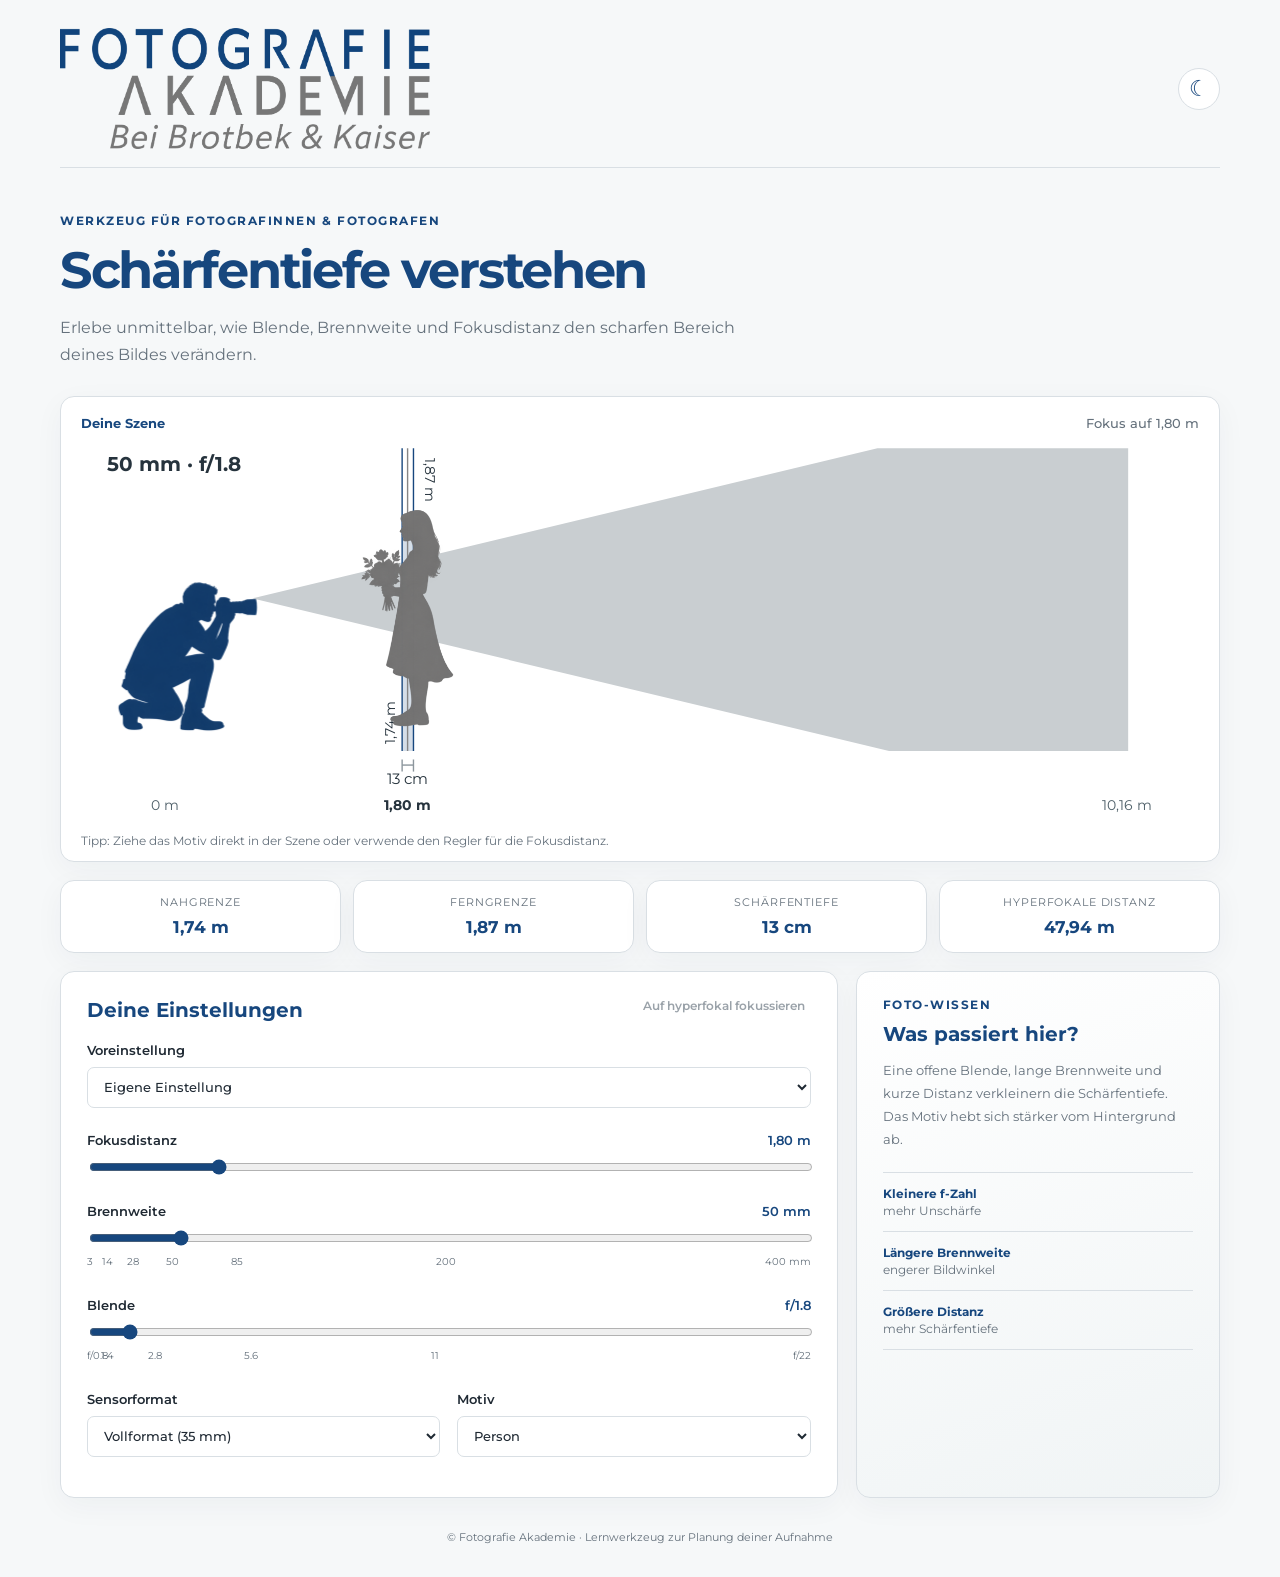
==== index.html @ 121c657c "Korrigierte Animation sofort ausliefern" ====
<!doctype html>
<html lang="de">
  <head>
    <meta charset="UTF-8" />
    <meta name="viewport" content="width=device-width, initial-scale=1.0" />
    <meta name="description" content="Schärfentiefen-Rechner der Fotografie Akademie" />
    <title>Schärfentiefe Rechner | Fotografie Akademie</title>
    <link rel="preconnect" href="https://fonts.googleapis.com" />
    <link rel="preconnect" href="https://fonts.gstatic.com" crossorigin />
    <link href="https://fonts.googleapis.com/css2?family=Montserrat:ital,wght@0,400;0,500;0,600;0,700;1,400&amp;display=swap" rel="stylesheet" />
    <link rel="stylesheet" href="styles.css" />
  </head>
  <body>
    <main class="app-shell">
      <header class="site-header">
        <img class="brand-logo" src="fa-logo.png" alt="Fotografie Akademie – Bei Brotbek &amp; Kaiser" />
        <button id="theme-toggle" class="icon-button" type="button" aria-label="Darstellung wechseln" title="Darstellung wechseln">☾</button>
      </header>

      <section class="intro">
        <p class="eyebrow">Werkzeug für Fotografinnen &amp; Fotografen</p>
        <h1>Schärfentiefe verstehen</h1>
        <p>Erlebe unmittelbar, wie Blende, Brennweite und Fokusdistanz den scharfen Bereich deines Bildes verändern.</p>
      </section>

      <section class="scene-card" aria-label="Visualisierung der Schärfentiefe">
        <div class="scene-head"><span>Deine Szene</span><span id="scene-readout">Fokus auf 1,80 m</span></div>
        <div class="scene" role="img" aria-label="Kamera, Motiv und visualisierter Schärfebereich">
          <svg class="scene-svg" viewBox="0 0 1200 410" preserveAspectRatio="xMidYMid meet" aria-hidden="true">
            <defs><clipPath id="fov-clip"><path id="fov-clip-path"/></clipPath><filter id="focus-silhouette"><feColorMatrix type="matrix" values="0 0 0 0 .05 0 0 0 0 .08 0 0 0 0 .13 0 0 0 1 0"/></filter></defs>
            <rect class="scene-bg" width="1200" height="410"/>
            <text id="lens-readout" x="28" y="34" font-size="22" font-weight="700">50 mm · f/1.8</text><path id="fov-cone"/><g id="focus-area"><path id="focus-cone"/><line id="near-line" y1="10" y2="335"/><line id="far-line" y1="10" y2="335"/><text id="near-text" font-size="15">Nahgrenze</text><text id="far-text" font-size="15">Ferngrenze</text></g><line id="focus-line" y1="10" y2="335"/>
            <svg id="camera-group" x="20" y="90" width="220" height="250" viewBox="0 80 700 688"><image href="fa-silhouetten-web.png" width="2048" height="768" preserveAspectRatio="none"/></svg>
            <g id="subject-person" class="scene-subject"><svg x="-90" y="-145" width="180" height="290" viewBox="770 0 560 768"><image href="fa-silhouetten-web.png" width="2048" height="768" preserveAspectRatio="none"/></svg></g>
            <g id="subject-dog" class="scene-subject" hidden><image href="fa-hund-web.png" x="-105" y="-85" width="210" height="140" preserveAspectRatio="xMidYMax meet"/></g>
            <g id="focus-person" class="scene-subject" clip-path="url(#fov-clip)" filter="url(#focus-silhouette)"><svg x="-90" y="-145" width="180" height="290" viewBox="770 0 560 768"><image href="fa-silhouetten-web.png" width="2048" height="768" preserveAspectRatio="none"/></svg></g>
            <g id="focus-dog" class="scene-subject" clip-path="url(#fov-clip)" filter="url(#focus-silhouette)" hidden><image href="fa-hund-web.png" x="-105" y="-85" width="210" height="140" preserveAspectRatio="xMidYMax meet"/></g>
            <g id="subject-object" class="scene-subject" hidden><rect x="-34" y="-70" width="68" height="82" rx="8" fill="#858585"/><path d="M-16-70v-18h32v18" fill="none" stroke="#858585" stroke-width="10"/><circle cx="0" cy="-30" r="17" fill="#eef2f3"/></g><g id="focus-object" class="scene-subject" clip-path="url(#fov-clip)" filter="url(#focus-silhouette)" hidden><rect x="-34" y="-70" width="68" height="82" rx="8" fill="#858585"/><path d="M-16-70v-18h32v18" fill="none" stroke="#858585" stroke-width="10"/><circle cx="0" cy="-30" r="17" fill="#eef2f3"/></g><g id="dof-measure" stroke="#8c969d" stroke-width="1.5"><line id="dof-line" y1="350" y2="350"/><line id="dof-left-tick" y1="344" y2="357"/><line id="dof-right-tick" y1="344" y2="357"/></g><text id="dof-label" y="370" fill="#303a43" font-size="16" text-anchor="middle">Schärfentiefe</text><g font-size="15" fill="#50616a"><text x="75" y="398">0 m</text><text id="focus-label" x="365" y="398" text-anchor="middle" fill="#303a43" font-weight="700">1,80 m</text><text x="1096" y="398">10,16 m</text></g>
          </svg>
        </div>
        <p class="scene-tip">Tipp: Ziehe das Motiv direkt in der Szene oder verwende den Regler für die Fokusdistanz.</p>
      </section>

      <section class="stats" aria-label="Berechnete Werte">
        <article><span>Nahgrenze</span><strong id="near-value">–</strong></article>
        <article><span>Ferngrenze</span><strong id="far-value">–</strong></article>
        <article><span>Schärfentiefe</span><strong id="dof-value">–</strong></article>
        <article><span>Hyperfokale Distanz</span><strong id="hyper-value">–</strong></article>
      </section>

      <section class="tool-layout">
        <div class="controls-card">
          <div class="controls-title"><h2>Deine Einstellungen</h2><button id="hyper-button" class="text-button" type="button">Auf hyperfokal fokussieren</button></div>

          <label class="field select-field"><span>Voreinstellung</span>
            <select id="preset"><option value="custom">Eigene Einstellung</option><option value="portrait">Porträt · 85 mm · f/1.8</option><option value="street">Reportage · 35 mm · f/4</option><option value="landscape">Landschaft · 24 mm · f/8</option><option value="macro">Nahaufnahme · 100 mm · f/4</option></select>
          </label>
          <label class="field"><span>Fokusdistanz <output id="distance-output"></output></span><input id="distance" aria-label="Fokusdistanz" type="range" min="0.05" max="10.16" step="0.0001" value="1.8" /></label>
          <label class="field"><span>Brennweite <output id="focal-output"></output></span><input id="focal" type="range" min="3" max="400" step="1" value="50" /><div class="ticks proportional"><span style="--p:0%">3</span><span style="--p:2.8%">14</span><span style="--p:6.3%">28</span><span style="--p:11.8%">50</span><span style="--p:20.7%">85</span><span style="--p:49.6%">200</span><span style="--p:100%">400 mm</span></div></label>
          <label class="field"><span>Blende <output id="aperture-output"></output></span><input id="aperture" type="range" min="0.8" max="22" step="0.1" value="1.8" /><div class="ticks proportional"><span style="--p:0%">f/0.8</span><span style="--p:2.8%">1.4</span><span style="--p:9.4%">2.8</span><span style="--p:22.6%">5.6</span><span style="--p:48.1%">11</span><span style="--p:100%">f/22</span></div></label>
          <div class="two-cols">
            <label class="field select-field"><span>Sensorformat</span><select id="sensor"><option value="fullframe">Vollformat (35 mm)</option><option value="apsc">APS-C</option><option value="mft">Micro Four Thirds</option><option value="medium66">Mittelformat 6×6</option><option value="medium67">Mittelformat 6×7</option><option value="smartphone">Smartphone</option><option value="webcam">Webcam</option></select></label>
            <label class="field select-field"><span>Motiv</span><select id="subject-select"><option value="person">Person</option><option value="dog">Hund</option><option value="object">Objekt</option></select></label>
          </div>
          <p id="equivalent" class="hint"></p><p id="diffraction" class="warning" hidden></p>
        </div>

        <aside class="learn-card"><p class="eyebrow">Foto-Wissen</p><h2>Was passiert hier?</h2><p>Eine offene Blende, lange Brennweite und kurze Distanz verkleinern die Schärfentiefe. Das Motiv hebt sich stärker vom Hintergrund ab.</p><dl><div><dt>Kleinere f-Zahl</dt><dd>mehr Unschärfe</dd></div><div><dt>Längere Brennweite</dt><dd>engerer Bildwinkel</dd></div><div><dt>Größere Distanz</dt><dd>mehr Schärfentiefe</dd></div></dl></aside>
      </section>
      <footer>© Fotografie Akademie · Lernwerkzeug zur Planung deiner Aufnahme</footer>
    </main>
    <script src="app.js?v=20260916-1"></script>
  </body>
</html>
---- styles.css ----
:root{--fa-blue:#17477e;--fa-gray:#858585;--ink:#1f2933;--muted:#65717c;--line:#d9dfe4;--paper:#f6f8f9;--card:#fff;--focus:rgba(23,71,126,.22);font-family:Montserrat,Arial,sans-serif;color:var(--ink);background:var(--paper)}
*{box-sizing:border-box}body{margin:0;padding:28px 18px;background:var(--paper)}.app-shell{max-width:1160px;margin:auto}.site-header{display:flex;align-items:center;justify-content:space-between;border-bottom:1px solid var(--line);padding-bottom:18px}.brand-logo{width:min(370px,75vw);height:auto;display:block}.icon-button{border:1px solid var(--line);border-radius:50%;background:var(--card);color:var(--fa-blue);width:42px;height:42px;font-size:22px;cursor:pointer}.intro{max-width:720px;padding:46px 0 27px}.eyebrow{font-size:.73rem;text-transform:uppercase;letter-spacing:.13em;color:var(--fa-blue);font-weight:700;margin:0 0 10px}.intro h1{font-size:clamp(2rem,4vw,3.45rem);letter-spacing:-.045em;margin:0 0 13px;color:var(--fa-blue)}.intro p:not(.eyebrow){line-height:1.7;color:var(--muted);margin:0}.scene-card,.controls-card,.learn-card,.stats article{background:var(--card);border:1px solid var(--line);border-radius:14px;box-shadow:0 8px 30px rgba(18,49,74,.045)}.scene-card{padding:19px 20px 13px}.scene-head{display:flex;justify-content:space-between;font-size:.8rem;font-weight:700;color:var(--fa-blue);margin-bottom:8px}.scene-head span:last-child{color:var(--muted);font-weight:500}.scene{height:270px;overflow:hidden;position:relative;border-radius:9px;background:linear-gradient(#dce8ee 0%,#eaf0ef 55%,#c8d4bd 56%,#bdcbaa 100%)}.horizon{position:absolute;left:0;right:0;top:55%;border-top:2px solid rgba(255,255,255,.7)}.mountains{position:absolute;top:26%;height:80px;width:47%;opacity:.3;background:var(--fa-blue);clip-path:polygon(0 100%,13% 59%,28% 76%,48% 0,65% 68%,81% 35%,100% 100%)}.mountains-right{right:0;transform:scaleX(-1)}.mountains-left{left:0}.focus-zone{position:absolute;top:0;bottom:0;left:17%;width:22%;background:var(--focus);border-left:2px solid rgba(23,71,126,.55);border-right:2px solid rgba(23,71,126,.55);transition:left .14s,width .14s}.camera{position:absolute;left:4%;top:43%;color:var(--fa-blue);font-size:50px;line-height:.5;text-align:center}.camera small,.subject small{display:block;font-size:10px;font-weight:700;margin-top:14px;color:var(--ink)}.subject{position:absolute;top:27%;left:31%;width:32px;height:116px;transition:left .14s}.subject .head{position:absolute;background:var(--fa-gray);border-radius:50%;width:24px;height:24px;left:4px}.subject .body{position:absolute;background:var(--fa-gray);width:28px;height:73px;top:30px;left:2px;border-radius:14px 14px 5px 5px}.subject.dog .head{width:34px;height:22px;border-radius:60% 70% 45% 45%;top:43px;left:0}.subject.dog .body{width:58px;height:30px;top:56px;left:-14px;border-radius:50% 45% 12px 12px}.subject.object .head{display:none}.subject.object .body{width:52px;height:52px;top:42px;left:-9px;border-radius:5px;background:var(--fa-blue)}.range-marker{position:absolute;top:0;bottom:0;border-left:1px dashed var(--fa-blue);opacity:.7;transition:left .14s}.range-marker span{position:absolute;width:7px;height:7px;border-radius:50%;background:var(--fa-blue);left:-4px;top:54%}.range-marker small{position:absolute;top:8px;left:5px;white-space:nowrap;font-size:9px;color:var(--fa-blue)}.far small{top:27px}.distance-line{position:absolute;left:4%;right:5%;bottom:14px;display:flex;justify-content:space-between;color:#45535d;font-size:10px}.scene-tip{font-size:.75rem;color:var(--muted);margin:12px 0 0}.stats{display:grid;grid-template-columns:repeat(4,1fr);gap:12px;margin:18px 0}.stats article{text-align:center;padding:15px 8px}.stats span{font-size:.67rem;color:var(--muted);display:block;text-transform:uppercase;letter-spacing:.08em}.stats strong{font-size:1.08rem;color:var(--fa-blue);display:block;margin-top:7px}.tool-layout{display:grid;grid-template-columns:minmax(0,1.6fr) minmax(240px,.75fr);gap:18px}.controls-card,.learn-card{padding:26px}.controls-title{display:flex;align-items:start;justify-content:space-between;gap:12px;margin-bottom:20px}.controls-card h2,.learn-card h2{font-size:1.25rem;margin:0;color:var(--fa-blue)}.text-button{border:0;background:transparent;color:var(--fa-blue);font:600 .72rem Montserrat;cursor:pointer;text-decoration:underline;text-underline-offset:3px;text-align:right}.field{display:block;margin:0 0 24px}.field>span{display:flex;justify-content:space-between;font-size:.83rem;font-weight:600;margin-bottom:9px}.field output{color:var(--fa-blue)}input[type=range]{accent-color:var(--fa-blue);width:100%;cursor:pointer}.ticks{display:flex;justify-content:space-between;color:var(--muted);font-size:.62rem;margin-top:5px}.select-field select{width:100%;padding:11px 34px 11px 12px;border:1px solid var(--line);border-radius:7px;background:var(--card);font:500 .8rem Montserrat;color:var(--ink)}.two-cols{display:grid;grid-template-columns:1fr 1fr;gap:17px}.hint,.warning{margin:-10px 0 0;font-size:.72rem;line-height:1.5}.hint{color:var(--muted)}.warning{color:#9c5f00}.learn-card{background:linear-gradient(160deg,#fff 0%,#f0f4f5 100%)}.learn-card>p:not(.eyebrow){font-size:.84rem;line-height:1.7;color:var(--muted)}dl{margin:22px 0 0;border-top:1px solid var(--line)}dl div{padding:13px 0;border-bottom:1px solid var(--line)}dt{font-weight:700;font-size:.78rem;color:var(--fa-blue)}dd{margin:3px 0 0;font-size:.74rem;color:var(--muted)}footer{text-align:center;color:var(--muted);font-size:.68rem;padding:32px 0 5px}
body.dark{--ink:#ecf1f5;--muted:#a9b5bd;--line:#354554;--paper:#111b24;--card:#182632;--focus:rgba(91,151,207,.2)}body.dark .learn-card{background:linear-gradient(160deg,#1b2b37,#17232d)}body.dark .subject small,body.dark .camera small{color:var(--ink)}body.dark .select-field select{background:#182632;color:var(--ink)}
@media(max-width:720px){body{padding:18px 12px}.intro{padding:32px 5px 21px}.stats{grid-template-columns:repeat(2,1fr)}.tool-layout{grid-template-columns:1fr}.scene{height:220px}.scene-card{padding:14px}.controls-card,.learn-card{padding:20px}.two-cols{grid-template-columns:1fr}.brand-logo{width:270px}.scene-head{font-size:.7rem}.camera{font-size:39px}.subject{top:24%}}

/* Interaktive FA-Szenenillustration */
.scene{height:auto;background:#fff}.scene-svg{display:block;width:100%;height:auto;min-height:220px;cursor:ew-resize;touch-action:none}.scene-subject{transition:transform .16s linear}.scene-subject[hidden]{display:none}.scene-svg #focus-cone,.scene-svg #near-line,.scene-svg #far-line,.scene-svg #near-text,.scene-svg #far-text{transition:all .16s linear}@media(prefers-reduced-motion:reduce){.scene-svg *{transition:none!important}}@media(max-width:720px){.scene{height:auto}}
.text-button:disabled{color:var(--muted);cursor:not-allowed;text-decoration:none;opacity:.65}
.scene-bg{fill:#fff}.scene-svg #lens-readout,.scene-svg #near-text,.scene-svg #far-text,.scene-svg #dof-label,.scene-svg #focus-label{fill:#26333d}.scene-svg #fov-cone{fill:#c9ced1}.scene-svg #focus-cone{fill:var(--fa-blue);fill-opacity:.18}.scene-svg #near-line,.scene-svg #far-line{stroke:var(--fa-blue);stroke-width:1.5}.scene-svg #focus-line{stroke:var(--fa-gray);stroke-width:1.5}.ticks.proportional{position:relative;height:18px;display:block}.ticks.proportional span{position:absolute;left:var(--p);transform:translateX(-50%);white-space:nowrap}.ticks.proportional span:first-child{transform:none}.ticks.proportional span:last-child{transform:translateX(-100%)}body.dark .scene-bg{fill:#1a2731}body.dark .scene-svg #lens-readout,body.dark .scene-svg #near-text,body.dark .scene-svg #far-text,body.dark .scene-svg #dof-label,body.dark .scene-svg #focus-label{fill:#edf2f5}body.dark .scene-svg #fov-cone{fill:#52606a}body.dark .scene{background:#1a2731}
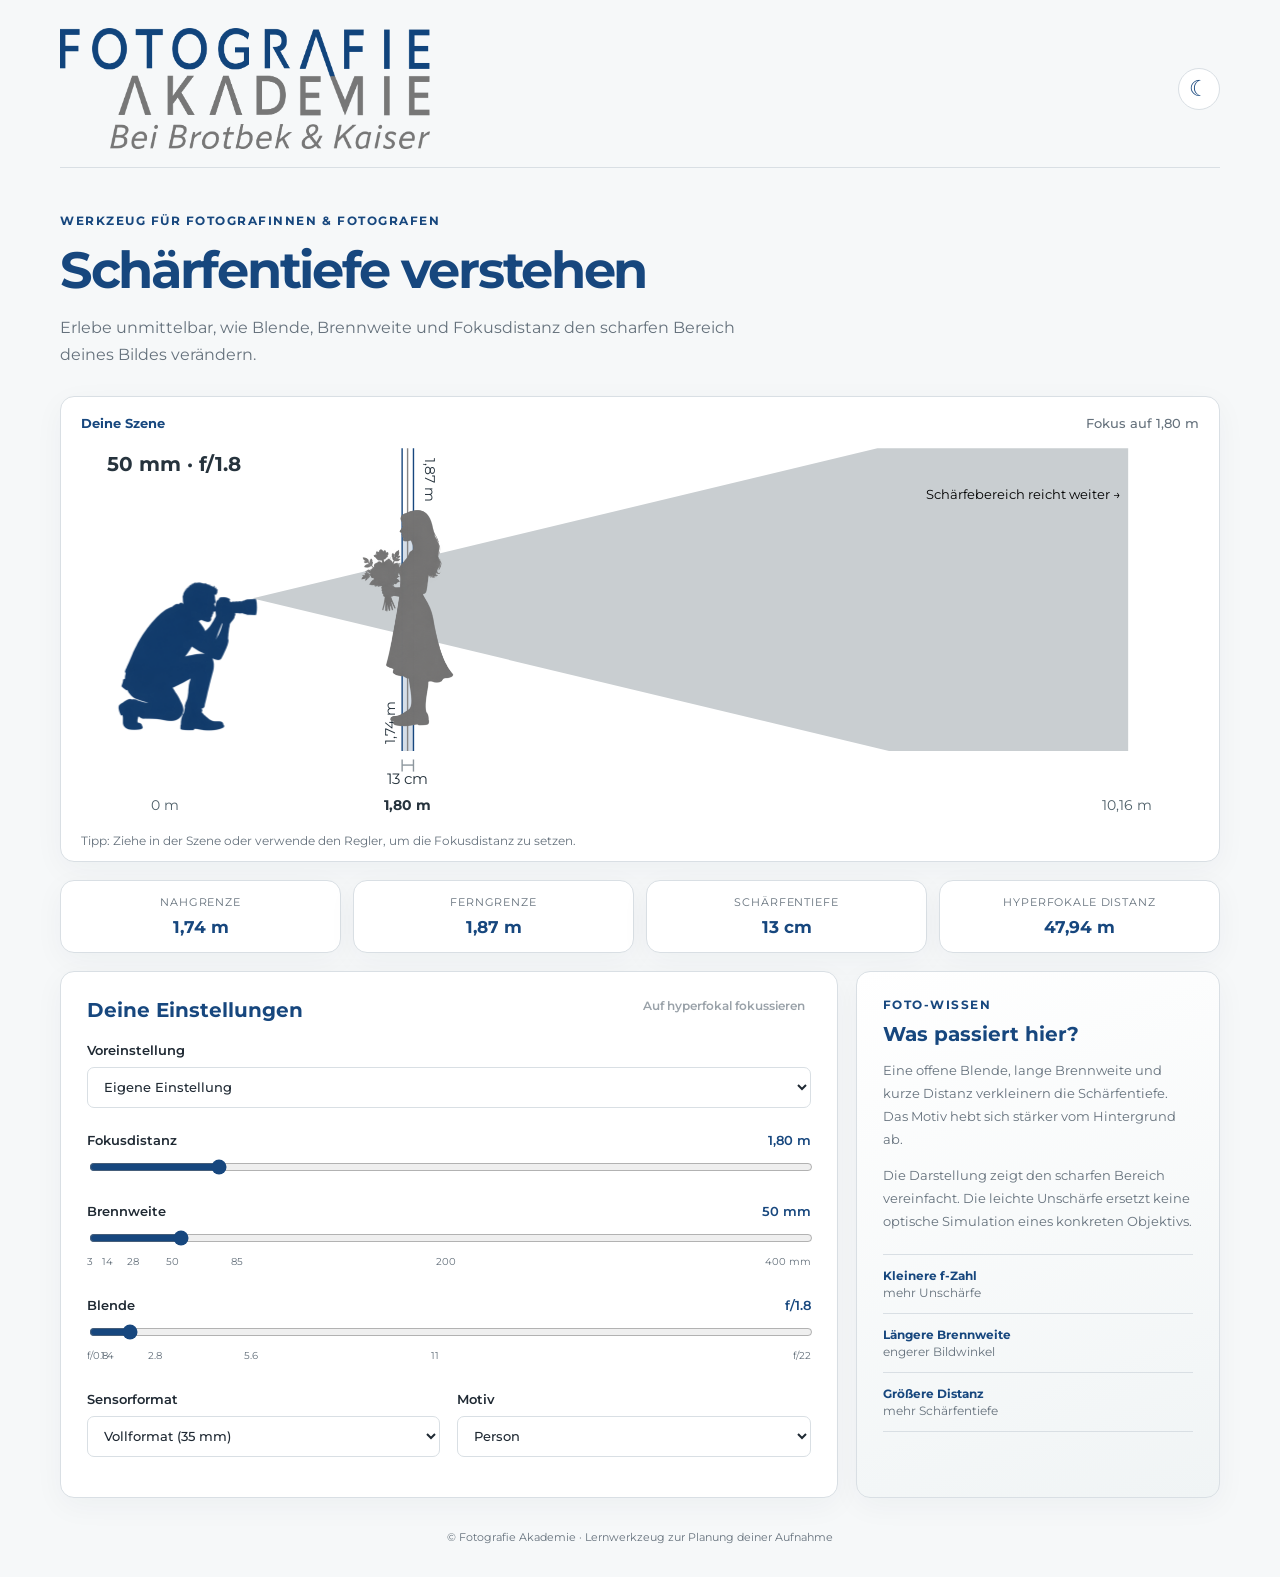
==== commit 108337a1: "Schärfentiefe-Visualisierung und Sensorprofile korrigieren" ====
--- a/index.html
+++ b/index.html
@@ -14,7 +14,7 @@
     <main class="app-shell">
       <header class="site-header">
         <img class="brand-logo" src="fa-logo.png" alt="Fotografie Akademie – Bei Brotbek &amp; Kaiser" />
-        <button id="theme-toggle" class="icon-button" type="button" aria-label="Darstellung wechseln" title="Darstellung wechseln">☾</button>
+        <button id="theme-toggle" class="icon-button" type="button" aria-label="Dunkle Darstellung aktivieren" aria-pressed="false" title="Dunkle Darstellung aktivieren">☾</button>
       </header>
 
       <section class="intro">
@@ -27,18 +27,18 @@
         <div class="scene-head"><span>Deine Szene</span><span id="scene-readout">Fokus auf 1,80 m</span></div>
         <div class="scene" role="img" aria-label="Kamera, Motiv und visualisierter Schärfebereich">
           <svg class="scene-svg" viewBox="0 0 1200 410" preserveAspectRatio="xMidYMid meet" aria-hidden="true">
-            <defs><clipPath id="fov-clip"><path id="fov-clip-path"/></clipPath><filter id="focus-silhouette"><feColorMatrix type="matrix" values="0 0 0 0 .05 0 0 0 0 .08 0 0 0 0 .13 0 0 0 1 0"/></filter></defs>
+            <defs><clipPath id="fov-clip"><path id="fov-clip-path"/></clipPath><clipPath id="focus-clip"><path id="focus-clip-path"/></clipPath><filter id="focus-silhouette"><feColorMatrix type="matrix" values="0 0 0 0 .05 0 0 0 0 .08 0 0 0 0 .13 0 0 0 1 0"/></filter></defs>
             <rect class="scene-bg" width="1200" height="410"/>
-            <text id="lens-readout" x="28" y="34" font-size="22" font-weight="700">50 mm · f/1.8</text><path id="fov-cone"/><g id="focus-area"><path id="focus-cone"/><line id="near-line" y1="10" y2="335"/><line id="far-line" y1="10" y2="335"/><text id="near-text" font-size="15">Nahgrenze</text><text id="far-text" font-size="15">Ferngrenze</text></g><line id="focus-line" y1="10" y2="335"/>
+            <text id="lens-readout" x="28" y="34" font-size="22" font-weight="700">50 mm · f/1.8</text><path id="fov-cone"/><g id="focus-area"><path id="focus-cone"/><line id="near-line" y1="10" y2="335"/><line id="far-line" y1="10" y2="335"/><text id="near-text" font-size="15">Nahgrenze</text><text id="far-text" font-size="15">Ferngrenze</text><text id="far-outside-text" x="1116" y="64" font-size="14" text-anchor="end" hidden>Schärfebereich reicht weiter →</text></g><line id="focus-line" y1="10" y2="335"/>
             <svg id="camera-group" x="20" y="90" width="220" height="250" viewBox="0 80 700 688"><image href="fa-silhouetten-web.png" width="2048" height="768" preserveAspectRatio="none"/></svg>
             <g id="subject-person" class="scene-subject"><svg x="-90" y="-145" width="180" height="290" viewBox="770 0 560 768"><image href="fa-silhouetten-web.png" width="2048" height="768" preserveAspectRatio="none"/></svg></g>
             <g id="subject-dog" class="scene-subject" hidden><image href="fa-hund-web.png" x="-105" y="-85" width="210" height="140" preserveAspectRatio="xMidYMax meet"/></g>
-            <g id="focus-person" class="scene-subject" clip-path="url(#fov-clip)" filter="url(#focus-silhouette)"><svg x="-90" y="-145" width="180" height="290" viewBox="770 0 560 768"><image href="fa-silhouetten-web.png" width="2048" height="768" preserveAspectRatio="none"/></svg></g>
-            <g id="focus-dog" class="scene-subject" clip-path="url(#fov-clip)" filter="url(#focus-silhouette)" hidden><image href="fa-hund-web.png" x="-105" y="-85" width="210" height="140" preserveAspectRatio="xMidYMax meet"/></g>
-            <g id="subject-object" class="scene-subject" hidden><rect x="-34" y="-70" width="68" height="82" rx="8" fill="#858585"/><path d="M-16-70v-18h32v18" fill="none" stroke="#858585" stroke-width="10"/><circle cx="0" cy="-30" r="17" fill="#eef2f3"/></g><g id="focus-object" class="scene-subject" clip-path="url(#fov-clip)" filter="url(#focus-silhouette)" hidden><rect x="-34" y="-70" width="68" height="82" rx="8" fill="#858585"/><path d="M-16-70v-18h32v18" fill="none" stroke="#858585" stroke-width="10"/><circle cx="0" cy="-30" r="17" fill="#eef2f3"/></g><g id="dof-measure" stroke="#8c969d" stroke-width="1.5"><line id="dof-line" y1="350" y2="350"/><line id="dof-left-tick" y1="344" y2="357"/><line id="dof-right-tick" y1="344" y2="357"/></g><text id="dof-label" y="370" fill="#303a43" font-size="16" text-anchor="middle">Schärfentiefe</text><g font-size="15" fill="#50616a"><text x="75" y="398">0 m</text><text id="focus-label" x="365" y="398" text-anchor="middle" fill="#303a43" font-weight="700">1,80 m</text><text x="1096" y="398">10,16 m</text></g>
+            <g id="focus-person" class="scene-subject" clip-path="url(#focus-clip)" filter="url(#focus-silhouette)"><svg x="-90" y="-145" width="180" height="290" viewBox="770 0 560 768"><image href="fa-silhouetten-web.png" width="2048" height="768" preserveAspectRatio="none"/></svg></g>
+            <g id="focus-dog" class="scene-subject" clip-path="url(#focus-clip)" filter="url(#focus-silhouette)" hidden><image href="fa-hund-web.png" x="-105" y="-85" width="210" height="140" preserveAspectRatio="xMidYMax meet"/></g>
+            <g id="subject-object" class="scene-subject" hidden><rect x="-34" y="-70" width="68" height="82" rx="8" fill="#858585"/><path d="M-16-70v-18h32v18" fill="none" stroke="#858585" stroke-width="10"/><circle cx="0" cy="-30" r="17" fill="#eef2f3"/></g><g id="focus-object" class="scene-subject" clip-path="url(#focus-clip)" filter="url(#focus-silhouette)" hidden><rect x="-34" y="-70" width="68" height="82" rx="8" fill="#858585"/><path d="M-16-70v-18h32v18" fill="none" stroke="#858585" stroke-width="10"/><circle cx="0" cy="-30" r="17" fill="#eef2f3"/></g><g id="dof-measure" stroke="#8c969d" stroke-width="1.5"><line id="dof-line" y1="350" y2="350"/><line id="dof-left-tick" y1="344" y2="357"/><line id="dof-right-tick" y1="344" y2="357"/></g><text id="dof-label" y="370" fill="#303a43" font-size="16" text-anchor="middle">Schärfentiefe</text><g font-size="15" fill="#50616a"><text x="75" y="398">0 m</text><text id="focus-label" x="365" y="398" text-anchor="middle" fill="#303a43" font-weight="700">1,80 m</text><text x="1096" y="398">10,16 m</text></g>
           </svg>
         </div>
-        <p class="scene-tip">Tipp: Ziehe das Motiv direkt in der Szene oder verwende den Regler für die Fokusdistanz.</p>
+        <p class="scene-tip">Tipp: Ziehe in der Szene oder verwende den Regler, um die Fokusdistanz zu setzen.</p>
       </section>
 
       <section class="stats" aria-label="Berechnete Werte">
@@ -56,16 +56,16 @@
             <select id="preset"><option value="custom">Eigene Einstellung</option><option value="portrait">Porträt · 85 mm · f/1.8</option><option value="street">Reportage · 35 mm · f/4</option><option value="landscape">Landschaft · 24 mm · f/8</option><option value="macro">Nahaufnahme · 100 mm · f/4</option></select>
           </label>
           <label class="field"><span>Fokusdistanz <output id="distance-output"></output></span><input id="distance" aria-label="Fokusdistanz" type="range" min="0.05" max="10.16" step="0.0001" value="1.8" /></label>
-          <label class="field"><span>Brennweite <output id="focal-output"></output></span><input id="focal" type="range" min="3" max="400" step="1" value="50" /><div class="ticks proportional"><span style="--p:0%">3</span><span style="--p:2.8%">14</span><span style="--p:6.3%">28</span><span style="--p:11.8%">50</span><span style="--p:20.7%">85</span><span style="--p:49.6%">200</span><span style="--p:100%">400 mm</span></div></label>
-          <label class="field"><span>Blende <output id="aperture-output"></output></span><input id="aperture" type="range" min="0.8" max="22" step="0.1" value="1.8" /><div class="ticks proportional"><span style="--p:0%">f/0.8</span><span style="--p:2.8%">1.4</span><span style="--p:9.4%">2.8</span><span style="--p:22.6%">5.6</span><span style="--p:48.1%">11</span><span style="--p:100%">f/22</span></div></label>
+          <label class="field"><span>Brennweite <output id="focal-output"></output></span><input id="focal" type="range" min="3" max="400" step="1" value="50" /><div class="ticks proportional focal-ticks"><span style="--p:0%">3</span><span style="--p:2.8%">14</span><span style="--p:6.3%">28</span><span style="--p:11.8%">50</span><span style="--p:20.7%">85</span><span style="--p:49.6%">200</span><span style="--p:100%">400 mm</span></div></label>
+          <label class="field"><span>Blende <output id="aperture-output"></output></span><input id="aperture" type="range" min="0.8" max="22" step="0.1" value="1.8" /><div class="ticks proportional aperture-ticks"><span style="--p:0%">f/0.8</span><span style="--p:2.8%">1.4</span><span style="--p:9.4%">2.8</span><span style="--p:22.6%">5.6</span><span style="--p:48.1%">11</span><span style="--p:100%">f/22</span></div></label>
           <div class="two-cols">
-            <label class="field select-field"><span>Sensorformat</span><select id="sensor"><option value="fullframe">Vollformat (35 mm)</option><option value="apsc">APS-C</option><option value="mft">Micro Four Thirds</option><option value="medium66">Mittelformat 6×6</option><option value="medium67">Mittelformat 6×7</option><option value="smartphone">Smartphone</option><option value="webcam">Webcam</option></select></label>
+            <label class="field select-field"><span>Sensorformat</span><select id="sensor"><option value="fullframe">Vollformat (35 mm)</option><option value="apsc">APS-C</option><option value="mft">Micro Four Thirds</option><option value="medium66">Mittelformat 6×6</option><option value="medium67">Mittelformat 6×7</option><option value="smartphone">Smartphone · 1/2,55″ Referenz</option><option value="webcam">Webcam · 1/4″ Referenz</option></select></label>
             <label class="field select-field"><span>Motiv</span><select id="subject-select"><option value="person">Person</option><option value="dog">Hund</option><option value="object">Objekt</option></select></label>
           </div>
-          <p id="equivalent" class="hint"></p><p id="diffraction" class="warning" hidden></p>
+          <p id="equivalent" class="hint"></p><p id="diffraction" class="warning" hidden></p><p id="macro-note" class="hint" hidden></p>
         </div>
 
-        <aside class="learn-card"><p class="eyebrow">Foto-Wissen</p><h2>Was passiert hier?</h2><p>Eine offene Blende, lange Brennweite und kurze Distanz verkleinern die Schärfentiefe. Das Motiv hebt sich stärker vom Hintergrund ab.</p><dl><div><dt>Kleinere f-Zahl</dt><dd>mehr Unschärfe</dd></div><div><dt>Längere Brennweite</dt><dd>engerer Bildwinkel</dd></div><div><dt>Größere Distanz</dt><dd>mehr Schärfentiefe</dd></div></dl></aside>
+        <aside class="learn-card"><p class="eyebrow">Foto-Wissen</p><h2>Was passiert hier?</h2><p>Eine offene Blende, lange Brennweite und kurze Distanz verkleinern die Schärfentiefe. Das Motiv hebt sich stärker vom Hintergrund ab.</p><p class="visual-note">Die Darstellung zeigt den scharfen Bereich vereinfacht. Die leichte Unschärfe ersetzt keine optische Simulation eines konkreten Objektivs.</p><dl><div><dt>Kleinere f-Zahl</dt><dd>mehr Unschärfe</dd></div><div><dt>Längere Brennweite</dt><dd>engerer Bildwinkel</dd></div><div><dt>Größere Distanz</dt><dd>mehr Schärfentiefe</dd></div></dl></aside>
       </section>
       <footer>© Fotografie Akademie · Lernwerkzeug zur Planung deiner Aufnahme</footer>
     </main>
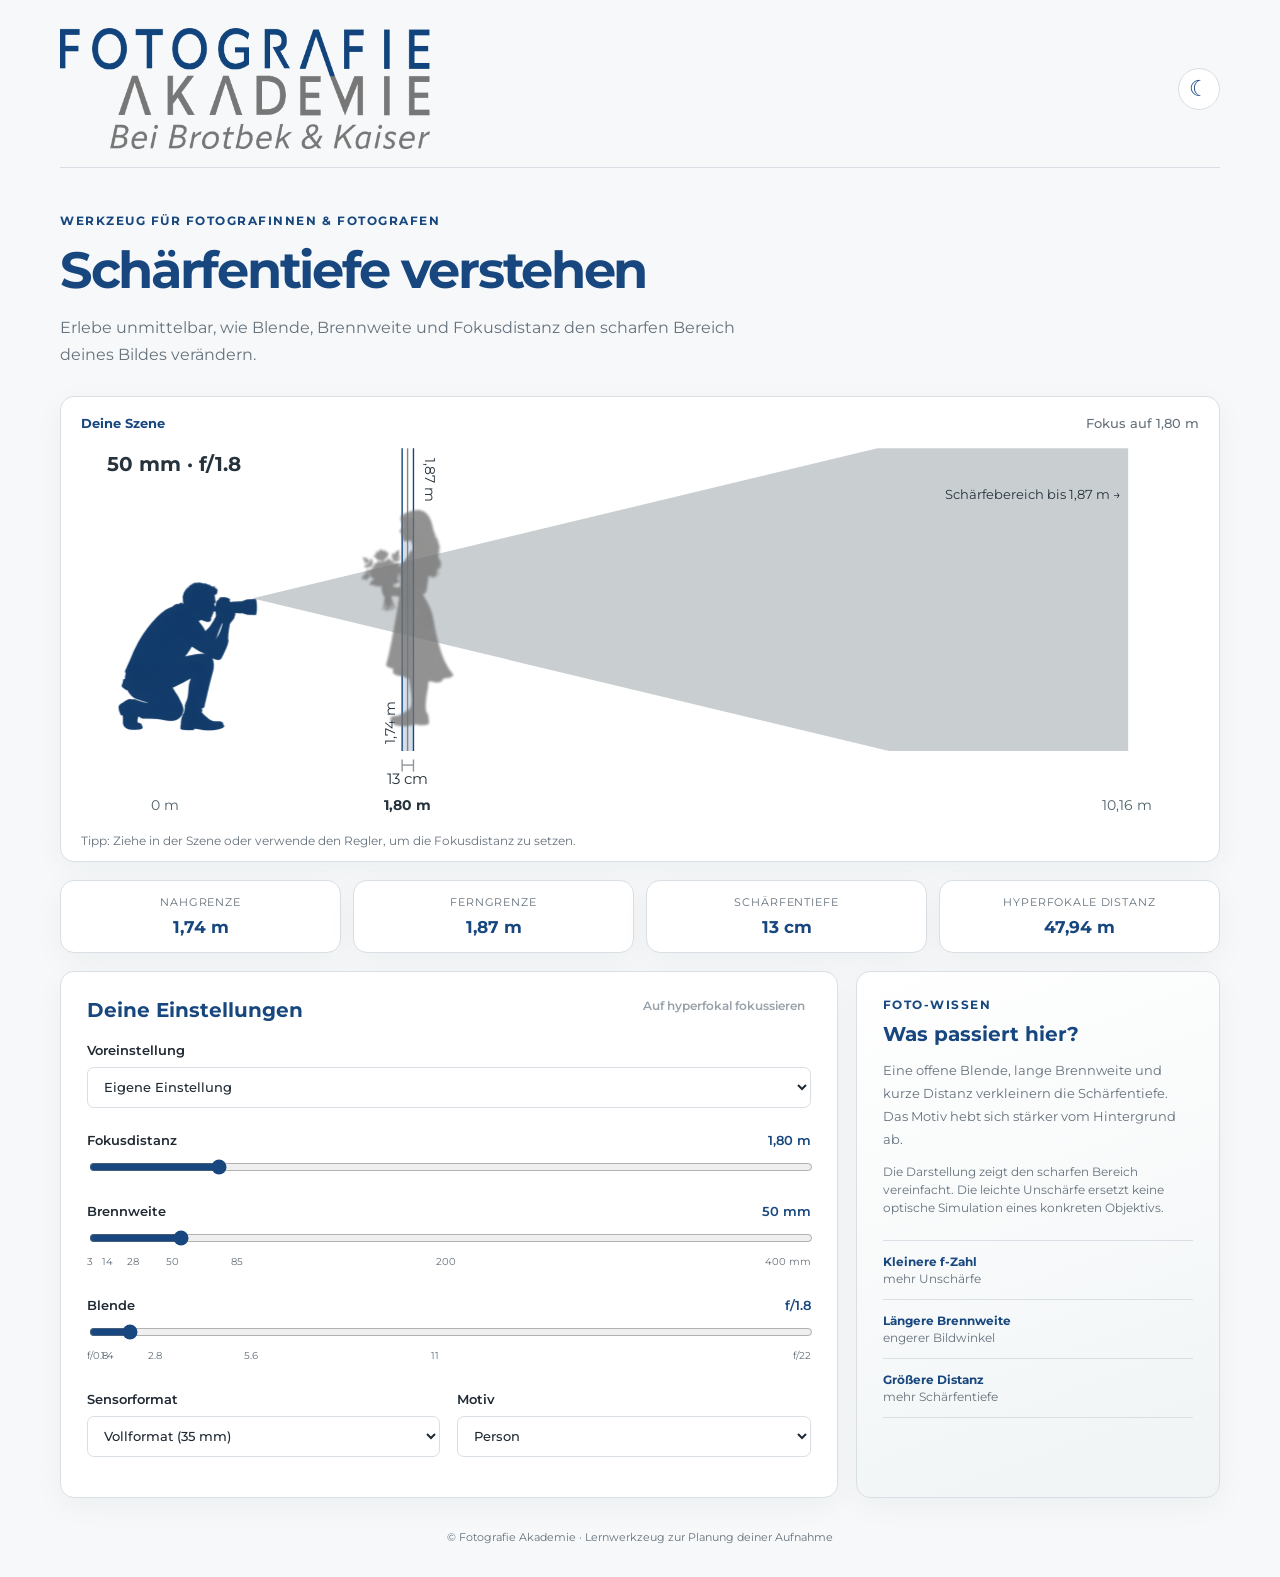
==== commit 3435f2a9: "Aktualisierte Rechner-Version ohne Browser-Cache ausliefern" ====
--- a/index.html
+++ b/index.html
@@ -69,6 +69,6 @@
       </section>
       <footer>© Fotografie Akademie · Lernwerkzeug zur Planung deiner Aufnahme</footer>
     </main>
-    <script src="app.js?v=20260916-1"></script>
+    <script src="app.js?v=20260919-1"></script>
   </body>
 </html>
--- a/styles.css
+++ b/styles.css
@@ -4,6 +4,8 @@
 @media(max-width:720px){body{padding:18px 12px}.intro{padding:32px 5px 21px}.stats{grid-template-columns:repeat(2,1fr)}.tool-layout{grid-template-columns:1fr}.scene{height:220px}.scene-card{padding:14px}.controls-card,.learn-card{padding:20px}.two-cols{grid-template-columns:1fr}.brand-logo{width:270px}.scene-head{font-size:.7rem}.camera{font-size:39px}.subject{top:24%}}
 
 /* Interaktive FA-Szenenillustration */
-.scene{height:auto;background:#fff}.scene-svg{display:block;width:100%;height:auto;min-height:220px;cursor:ew-resize;touch-action:none}.scene-subject{transition:transform .16s linear}.scene-subject[hidden]{display:none}.scene-svg #focus-cone,.scene-svg #near-line,.scene-svg #far-line,.scene-svg #near-text,.scene-svg #far-text{transition:all .16s linear}@media(prefers-reduced-motion:reduce){.scene-svg *{transition:none!important}}@media(max-width:720px){.scene{height:auto}}
+.scene{height:auto;background:#fff}.scene-svg{display:block;width:100%;height:auto;min-height:0;cursor:ew-resize;touch-action:none}.scene-subject{transition:transform .16s linear}.scene-subject[hidden]{display:none}.scene-svg #focus-cone,.scene-svg #near-line,.scene-svg #far-line,.scene-svg #near-text,.scene-svg #far-text{transition:all .16s linear}@media(prefers-reduced-motion:reduce){.scene-svg *{transition:none!important}}@media(max-width:720px){.scene{height:auto}}
 .text-button:disabled{color:var(--muted);cursor:not-allowed;text-decoration:none;opacity:.65}
-.scene-bg{fill:#fff}.scene-svg #lens-readout,.scene-svg #near-text,.scene-svg #far-text,.scene-svg #dof-label,.scene-svg #focus-label{fill:#26333d}.scene-svg #fov-cone{fill:#c9ced1}.scene-svg #focus-cone{fill:var(--fa-blue);fill-opacity:.18}.scene-svg #near-line,.scene-svg #far-line{stroke:var(--fa-blue);stroke-width:1.5}.scene-svg #focus-line{stroke:var(--fa-gray);stroke-width:1.5}.ticks.proportional{position:relative;height:18px;display:block}.ticks.proportional span{position:absolute;left:var(--p);transform:translateX(-50%);white-space:nowrap}.ticks.proportional span:first-child{transform:none}.ticks.proportional span:last-child{transform:translateX(-100%)}body.dark .scene-bg{fill:#1a2731}body.dark .scene-svg #lens-readout,body.dark .scene-svg #near-text,body.dark .scene-svg #far-text,body.dark .scene-svg #dof-label,body.dark .scene-svg #focus-label{fill:#edf2f5}body.dark .scene-svg #fov-cone{fill:#52606a}body.dark .scene{background:#1a2731}
+.scene-bg{fill:#fff}.scene-svg #lens-readout,.scene-svg #near-text,.scene-svg #far-text,.scene-svg #far-outside-text,.scene-svg #dof-label,.scene-svg #focus-label{fill:#26333d}.scene-svg #fov-cone{fill:#c9ced1}.scene-svg #focus-cone{fill:var(--fa-blue);fill-opacity:.18}.scene-svg #near-line,.scene-svg #far-line{stroke:var(--fa-blue);stroke-width:1.5}.scene-svg #focus-line{stroke:var(--fa-gray);stroke-width:1.5}.ticks.proportional{position:relative;height:18px;display:block}.ticks.proportional span{position:absolute;left:var(--p);transform:translateX(-50%);white-space:nowrap}.ticks.proportional span:first-child{transform:none}.ticks.proportional span:last-child{transform:translateX(-100%)}body.dark .scene-bg{fill:#1a2731}body.dark .scene-svg #lens-readout,body.dark .scene-svg #near-text,body.dark .scene-svg #far-text,body.dark .scene-svg #far-outside-text,body.dark .scene-svg #dof-label,body.dark .scene-svg #focus-label{fill:#edf2f5}body.dark .scene-svg #fov-cone{fill:#52606a}body.dark .scene{background:#1a2731}
+.scene-svg #subject-person,.scene-svg #subject-dog,.scene-svg #subject-object{filter:blur(1.1px);opacity:.78}.visual-note{font-size:.72rem!important;line-height:1.55!important;color:var(--muted);margin-top:14px!important}
+@media(max-width:460px){.ticks.proportional{font-size:.58rem}.focal-ticks span:nth-child(2),.focal-ticks span:nth-child(3),.aperture-ticks span:nth-child(2),.aperture-ticks span:nth-child(3){display:none}}
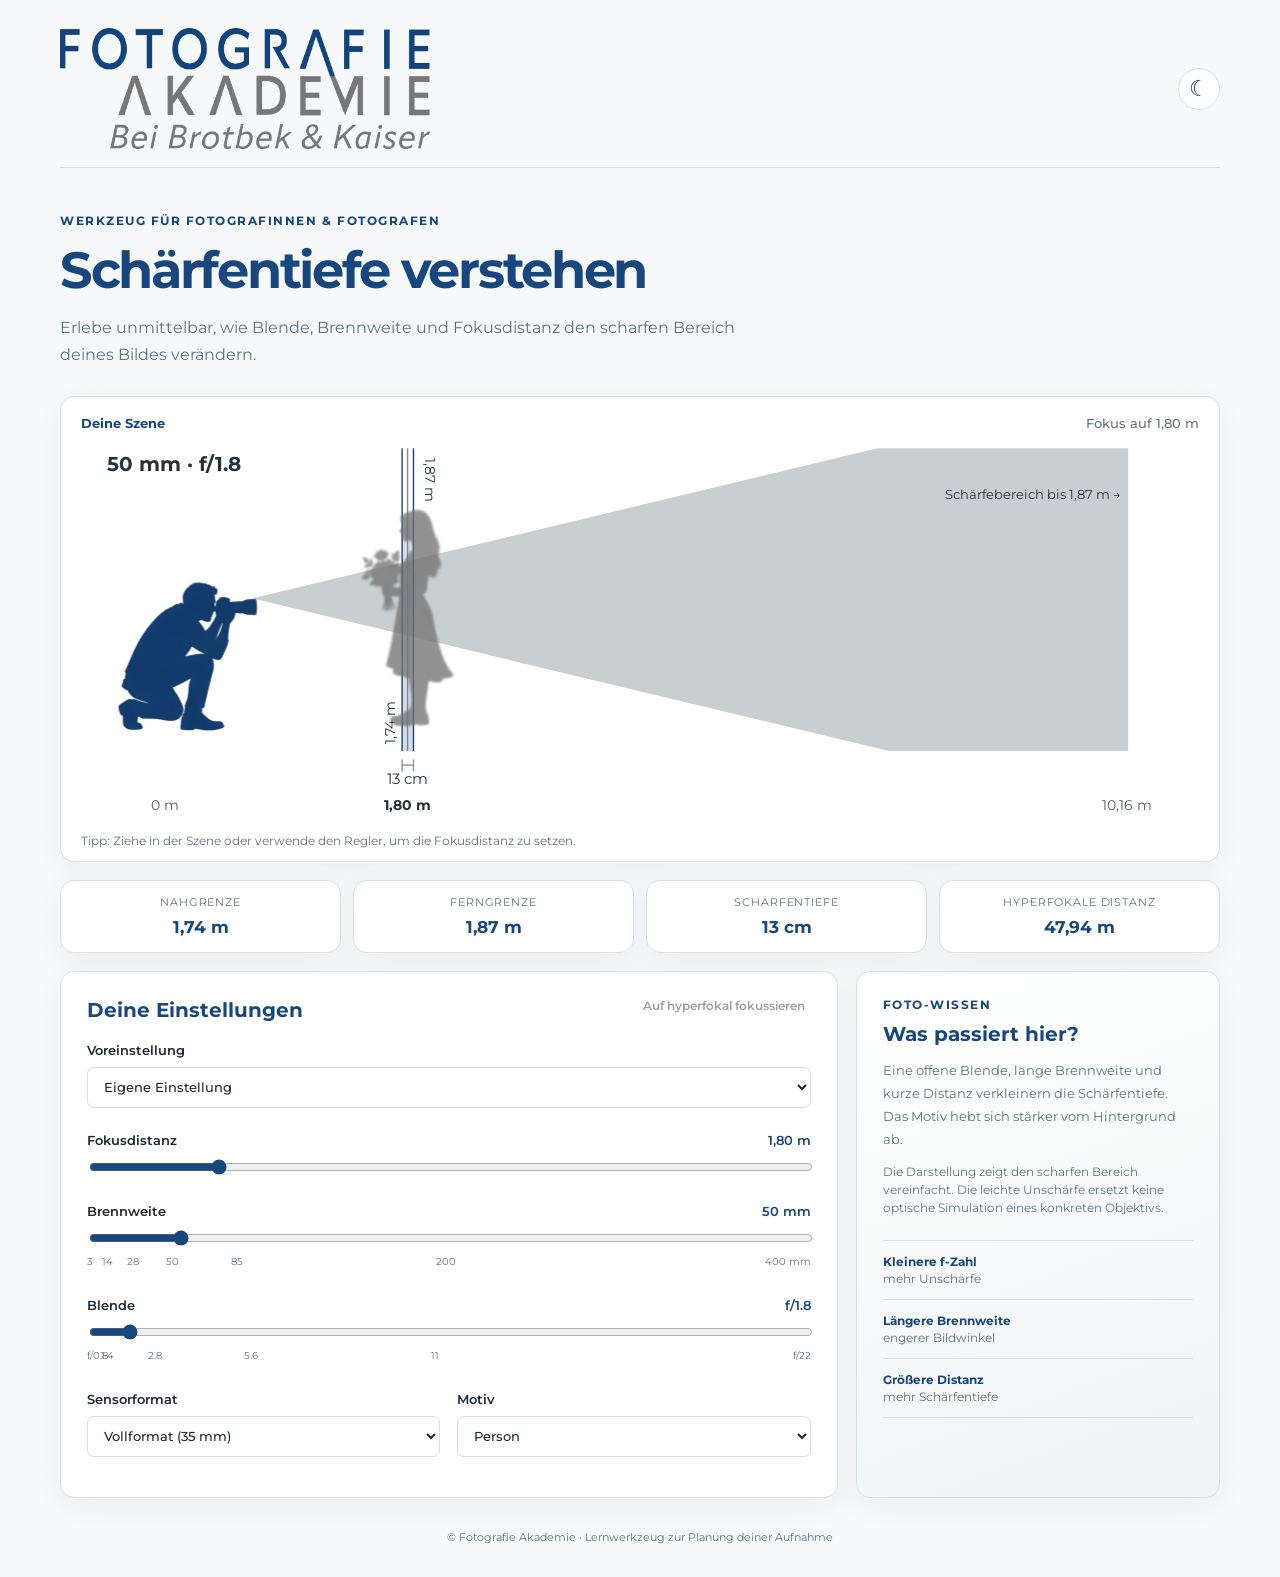
==== commit 4a3eeecc: "SVG-Hinweis und Kontrast im Dunkelmodus korrigieren" ====
--- a/index.html
+++ b/index.html
@@ -8,7 +8,7 @@
     <link rel="preconnect" href="https://fonts.googleapis.com" />
     <link rel="preconnect" href="https://fonts.gstatic.com" crossorigin />
     <link href="https://fonts.googleapis.com/css2?family=Montserrat:ital,wght@0,400;0,500;0,600;0,700;1,400&amp;display=swap" rel="stylesheet" />
-    <link rel="stylesheet" href="styles.css" />
+    <link rel="stylesheet" href="styles.css?v=20260919-4" />
   </head>
   <body>
     <main class="app-shell">
@@ -41,7 +41,7 @@
         <p class="scene-tip">Tipp: Ziehe in der Szene oder verwende den Regler, um die Fokusdistanz zu setzen.</p>
       </section>
 
-      <section class="stats" aria-label="Berechnete Werte">
+      <section class="stats" aria-label="Berechnete Werte" aria-live="polite" aria-atomic="true">
         <article><span>Nahgrenze</span><strong id="near-value">–</strong></article>
         <article><span>Ferngrenze</span><strong id="far-value">–</strong></article>
         <article><span>Schärfentiefe</span><strong id="dof-value">–</strong></article>
@@ -59,7 +59,7 @@
           <label class="field"><span>Brennweite <output id="focal-output"></output></span><input id="focal" type="range" min="3" max="400" step="1" value="50" /><div class="ticks proportional focal-ticks"><span style="--p:0%">3</span><span style="--p:2.8%">14</span><span style="--p:6.3%">28</span><span style="--p:11.8%">50</span><span style="--p:20.7%">85</span><span style="--p:49.6%">200</span><span style="--p:100%">400 mm</span></div></label>
           <label class="field"><span>Blende <output id="aperture-output"></output></span><input id="aperture" type="range" min="0.8" max="22" step="0.1" value="1.8" /><div class="ticks proportional aperture-ticks"><span style="--p:0%">f/0.8</span><span style="--p:2.8%">1.4</span><span style="--p:9.4%">2.8</span><span style="--p:22.6%">5.6</span><span style="--p:48.1%">11</span><span style="--p:100%">f/22</span></div></label>
           <div class="two-cols">
-            <label class="field select-field"><span>Sensorformat</span><select id="sensor"><option value="fullframe">Vollformat (35 mm)</option><option value="apsc">APS-C</option><option value="mft">Micro Four Thirds</option><option value="medium66">Mittelformat 6×6</option><option value="medium67">Mittelformat 6×7</option><option value="smartphone">Smartphone · 1/2,55″ Referenz</option><option value="webcam">Webcam · 1/4″ Referenz</option></select></label>
+            <label class="field select-field"><span>Sensorformat</span><select id="sensor"><option value="fullframe">Vollformat (35 mm)</option><option value="apsc">APS-C</option><option value="mft">Micro Four Thirds</option><option value="medium66">Mittelformat 6×6</option><option value="medium67">Mittelformat 6×7 (Querformat)</option><option value="smartphone">Smartphone · 1/2,55″ Referenz</option><option value="webcam">Webcam · 1/4″ Referenz</option></select></label>
             <label class="field select-field"><span>Motiv</span><select id="subject-select"><option value="person">Person</option><option value="dog">Hund</option><option value="object">Objekt</option></select></label>
           </div>
           <p id="equivalent" class="hint"></p><p id="diffraction" class="warning" hidden></p><p id="macro-note" class="hint" hidden></p>
@@ -69,6 +69,6 @@
       </section>
       <footer>© Fotografie Akademie · Lernwerkzeug zur Planung deiner Aufnahme</footer>
     </main>
-    <script src="app.js?v=20260919-1"></script>
+    <script src="app.js?v=20260919-2"></script>
   </body>
 </html>
--- a/styles.css
+++ b/styles.css
@@ -1,7 +1,7 @@
 :root{--fa-blue:#17477e;--fa-gray:#858585;--ink:#1f2933;--muted:#65717c;--line:#d9dfe4;--paper:#f6f8f9;--card:#fff;--focus:rgba(23,71,126,.22);font-family:Montserrat,Arial,sans-serif;color:var(--ink);background:var(--paper)}
 *{box-sizing:border-box}body{margin:0;padding:28px 18px;background:var(--paper)}.app-shell{max-width:1160px;margin:auto}.site-header{display:flex;align-items:center;justify-content:space-between;border-bottom:1px solid var(--line);padding-bottom:18px}.brand-logo{width:min(370px,75vw);height:auto;display:block}.icon-button{border:1px solid var(--line);border-radius:50%;background:var(--card);color:var(--fa-blue);width:42px;height:42px;font-size:22px;cursor:pointer}.intro{max-width:720px;padding:46px 0 27px}.eyebrow{font-size:.73rem;text-transform:uppercase;letter-spacing:.13em;color:var(--fa-blue);font-weight:700;margin:0 0 10px}.intro h1{font-size:clamp(2rem,4vw,3.45rem);letter-spacing:-.045em;margin:0 0 13px;color:var(--fa-blue)}.intro p:not(.eyebrow){line-height:1.7;color:var(--muted);margin:0}.scene-card,.controls-card,.learn-card,.stats article{background:var(--card);border:1px solid var(--line);border-radius:14px;box-shadow:0 8px 30px rgba(18,49,74,.045)}.scene-card{padding:19px 20px 13px}.scene-head{display:flex;justify-content:space-between;font-size:.8rem;font-weight:700;color:var(--fa-blue);margin-bottom:8px}.scene-head span:last-child{color:var(--muted);font-weight:500}.scene{height:270px;overflow:hidden;position:relative;border-radius:9px;background:linear-gradient(#dce8ee 0%,#eaf0ef 55%,#c8d4bd 56%,#bdcbaa 100%)}.horizon{position:absolute;left:0;right:0;top:55%;border-top:2px solid rgba(255,255,255,.7)}.mountains{position:absolute;top:26%;height:80px;width:47%;opacity:.3;background:var(--fa-blue);clip-path:polygon(0 100%,13% 59%,28% 76%,48% 0,65% 68%,81% 35%,100% 100%)}.mountains-right{right:0;transform:scaleX(-1)}.mountains-left{left:0}.focus-zone{position:absolute;top:0;bottom:0;left:17%;width:22%;background:var(--focus);border-left:2px solid rgba(23,71,126,.55);border-right:2px solid rgba(23,71,126,.55);transition:left .14s,width .14s}.camera{position:absolute;left:4%;top:43%;color:var(--fa-blue);font-size:50px;line-height:.5;text-align:center}.camera small,.subject small{display:block;font-size:10px;font-weight:700;margin-top:14px;color:var(--ink)}.subject{position:absolute;top:27%;left:31%;width:32px;height:116px;transition:left .14s}.subject .head{position:absolute;background:var(--fa-gray);border-radius:50%;width:24px;height:24px;left:4px}.subject .body{position:absolute;background:var(--fa-gray);width:28px;height:73px;top:30px;left:2px;border-radius:14px 14px 5px 5px}.subject.dog .head{width:34px;height:22px;border-radius:60% 70% 45% 45%;top:43px;left:0}.subject.dog .body{width:58px;height:30px;top:56px;left:-14px;border-radius:50% 45% 12px 12px}.subject.object .head{display:none}.subject.object .body{width:52px;height:52px;top:42px;left:-9px;border-radius:5px;background:var(--fa-blue)}.range-marker{position:absolute;top:0;bottom:0;border-left:1px dashed var(--fa-blue);opacity:.7;transition:left .14s}.range-marker span{position:absolute;width:7px;height:7px;border-radius:50%;background:var(--fa-blue);left:-4px;top:54%}.range-marker small{position:absolute;top:8px;left:5px;white-space:nowrap;font-size:9px;color:var(--fa-blue)}.far small{top:27px}.distance-line{position:absolute;left:4%;right:5%;bottom:14px;display:flex;justify-content:space-between;color:#45535d;font-size:10px}.scene-tip{font-size:.75rem;color:var(--muted);margin:12px 0 0}.stats{display:grid;grid-template-columns:repeat(4,1fr);gap:12px;margin:18px 0}.stats article{text-align:center;padding:15px 8px}.stats span{font-size:.67rem;color:var(--muted);display:block;text-transform:uppercase;letter-spacing:.08em}.stats strong{font-size:1.08rem;color:var(--fa-blue);display:block;margin-top:7px}.tool-layout{display:grid;grid-template-columns:minmax(0,1.6fr) minmax(240px,.75fr);gap:18px}.controls-card,.learn-card{padding:26px}.controls-title{display:flex;align-items:start;justify-content:space-between;gap:12px;margin-bottom:20px}.controls-card h2,.learn-card h2{font-size:1.25rem;margin:0;color:var(--fa-blue)}.text-button{border:0;background:transparent;color:var(--fa-blue);font:600 .72rem Montserrat;cursor:pointer;text-decoration:underline;text-underline-offset:3px;text-align:right}.field{display:block;margin:0 0 24px}.field>span{display:flex;justify-content:space-between;font-size:.83rem;font-weight:600;margin-bottom:9px}.field output{color:var(--fa-blue)}input[type=range]{accent-color:var(--fa-blue);width:100%;cursor:pointer}.ticks{display:flex;justify-content:space-between;color:var(--muted);font-size:.62rem;margin-top:5px}.select-field select{width:100%;padding:11px 34px 11px 12px;border:1px solid var(--line);border-radius:7px;background:var(--card);font:500 .8rem Montserrat;color:var(--ink)}.two-cols{display:grid;grid-template-columns:1fr 1fr;gap:17px}.hint,.warning{margin:-10px 0 0;font-size:.72rem;line-height:1.5}.hint{color:var(--muted)}.warning{color:#9c5f00}.learn-card{background:linear-gradient(160deg,#fff 0%,#f0f4f5 100%)}.learn-card>p:not(.eyebrow){font-size:.84rem;line-height:1.7;color:var(--muted)}dl{margin:22px 0 0;border-top:1px solid var(--line)}dl div{padding:13px 0;border-bottom:1px solid var(--line)}dt{font-weight:700;font-size:.78rem;color:var(--fa-blue)}dd{margin:3px 0 0;font-size:.74rem;color:var(--muted)}footer{text-align:center;color:var(--muted);font-size:.68rem;padding:32px 0 5px}
 body.dark{--ink:#ecf1f5;--muted:#a9b5bd;--line:#354554;--paper:#111b24;--card:#182632;--focus:rgba(91,151,207,.2)}body.dark .learn-card{background:linear-gradient(160deg,#1b2b37,#17232d)}body.dark .subject small,body.dark .camera small{color:var(--ink)}body.dark .select-field select{background:#182632;color:var(--ink)}
-@media(max-width:720px){body{padding:18px 12px}.intro{padding:32px 5px 21px}.stats{grid-template-columns:repeat(2,1fr)}.tool-layout{grid-template-columns:1fr}.scene{height:220px}.scene-card{padding:14px}.controls-card,.learn-card{padding:20px}.two-cols{grid-template-columns:1fr}.brand-logo{width:270px}.scene-head{font-size:.7rem}.camera{font-size:39px}.subject{top:24%}}
+@media(max-width:720px){body{padding:18px 12px}.intro{padding:32px 5px 21px}.stats{grid-template-columns:repeat(2,1fr)}.tool-layout{grid-template-columns:1fr}.scene{height:auto}.scene-card{padding:14px}.controls-card,.learn-card{padding:20px}.two-cols{grid-template-columns:1fr}.brand-logo{width:270px}.scene-head{font-size:.7rem}.camera{font-size:39px}.subject{top:24%}}
 
 /* Interaktive FA-Szenenillustration */
 .scene{height:auto;background:#fff}.scene-svg{display:block;width:100%;height:auto;min-height:0;cursor:ew-resize;touch-action:none}.scene-subject{transition:transform .16s linear}.scene-subject[hidden]{display:none}.scene-svg #focus-cone,.scene-svg #near-line,.scene-svg #far-line,.scene-svg #near-text,.scene-svg #far-text{transition:all .16s linear}@media(prefers-reduced-motion:reduce){.scene-svg *{transition:none!important}}@media(max-width:720px){.scene{height:auto}}
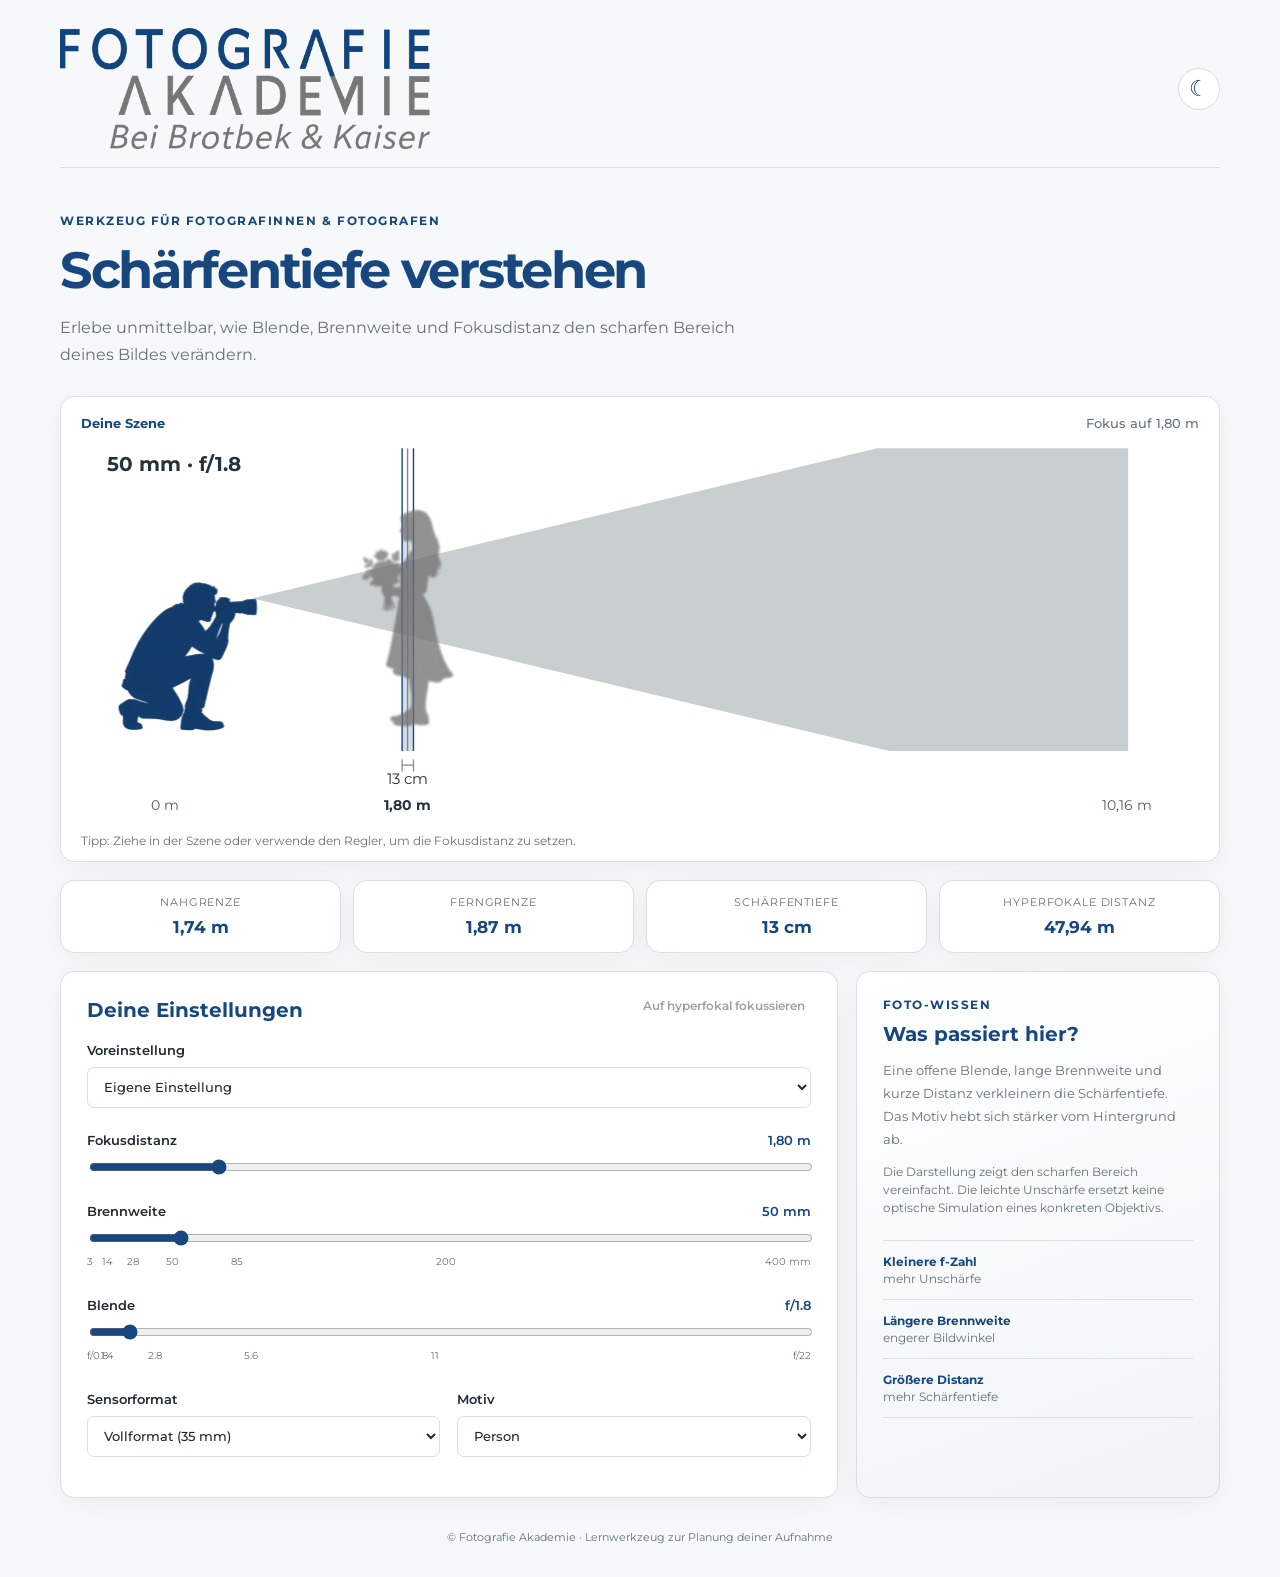
==== commit bdec57be: "Blendenskala ohne überlappende Beschriftung veröffentlichen" ====
--- a/index.html
+++ b/index.html
@@ -8,7 +8,7 @@
     <link rel="preconnect" href="https://fonts.googleapis.com" />
     <link rel="preconnect" href="https://fonts.gstatic.com" crossorigin />
     <link href="https://fonts.googleapis.com/css2?family=Montserrat:ital,wght@0,400;0,500;0,600;0,700;1,400&amp;display=swap" rel="stylesheet" />
-    <link rel="stylesheet" href="styles.css?v=20260919-4" />
+    <link rel="stylesheet" href="styles.css?v=20260919-5" />
   </head>
   <body>
     <main class="app-shell">
--- a/styles.css
+++ b/styles.css
@@ -1,10 +1,10 @@
 :root{--fa-blue:#17477e;--fa-gray:#858585;--ink:#1f2933;--muted:#65717c;--line:#d9dfe4;--paper:#f6f8f9;--card:#fff;--focus:rgba(23,71,126,.22);font-family:Montserrat,Arial,sans-serif;color:var(--ink);background:var(--paper)}
 *{box-sizing:border-box}body{margin:0;padding:28px 18px;background:var(--paper)}.app-shell{max-width:1160px;margin:auto}.site-header{display:flex;align-items:center;justify-content:space-between;border-bottom:1px solid var(--line);padding-bottom:18px}.brand-logo{width:min(370px,75vw);height:auto;display:block}.icon-button{border:1px solid var(--line);border-radius:50%;background:var(--card);color:var(--fa-blue);width:42px;height:42px;font-size:22px;cursor:pointer}.intro{max-width:720px;padding:46px 0 27px}.eyebrow{font-size:.73rem;text-transform:uppercase;letter-spacing:.13em;color:var(--fa-blue);font-weight:700;margin:0 0 10px}.intro h1{font-size:clamp(2rem,4vw,3.45rem);letter-spacing:-.045em;margin:0 0 13px;color:var(--fa-blue)}.intro p:not(.eyebrow){line-height:1.7;color:var(--muted);margin:0}.scene-card,.controls-card,.learn-card,.stats article{background:var(--card);border:1px solid var(--line);border-radius:14px;box-shadow:0 8px 30px rgba(18,49,74,.045)}.scene-card{padding:19px 20px 13px}.scene-head{display:flex;justify-content:space-between;font-size:.8rem;font-weight:700;color:var(--fa-blue);margin-bottom:8px}.scene-head span:last-child{color:var(--muted);font-weight:500}.scene{height:270px;overflow:hidden;position:relative;border-radius:9px;background:linear-gradient(#dce8ee 0%,#eaf0ef 55%,#c8d4bd 56%,#bdcbaa 100%)}.horizon{position:absolute;left:0;right:0;top:55%;border-top:2px solid rgba(255,255,255,.7)}.mountains{position:absolute;top:26%;height:80px;width:47%;opacity:.3;background:var(--fa-blue);clip-path:polygon(0 100%,13% 59%,28% 76%,48% 0,65% 68%,81% 35%,100% 100%)}.mountains-right{right:0;transform:scaleX(-1)}.mountains-left{left:0}.focus-zone{position:absolute;top:0;bottom:0;left:17%;width:22%;background:var(--focus);border-left:2px solid rgba(23,71,126,.55);border-right:2px solid rgba(23,71,126,.55);transition:left .14s,width .14s}.camera{position:absolute;left:4%;top:43%;color:var(--fa-blue);font-size:50px;line-height:.5;text-align:center}.camera small,.subject small{display:block;font-size:10px;font-weight:700;margin-top:14px;color:var(--ink)}.subject{position:absolute;top:27%;left:31%;width:32px;height:116px;transition:left .14s}.subject .head{position:absolute;background:var(--fa-gray);border-radius:50%;width:24px;height:24px;left:4px}.subject .body{position:absolute;background:var(--fa-gray);width:28px;height:73px;top:30px;left:2px;border-radius:14px 14px 5px 5px}.subject.dog .head{width:34px;height:22px;border-radius:60% 70% 45% 45%;top:43px;left:0}.subject.dog .body{width:58px;height:30px;top:56px;left:-14px;border-radius:50% 45% 12px 12px}.subject.object .head{display:none}.subject.object .body{width:52px;height:52px;top:42px;left:-9px;border-radius:5px;background:var(--fa-blue)}.range-marker{position:absolute;top:0;bottom:0;border-left:1px dashed var(--fa-blue);opacity:.7;transition:left .14s}.range-marker span{position:absolute;width:7px;height:7px;border-radius:50%;background:var(--fa-blue);left:-4px;top:54%}.range-marker small{position:absolute;top:8px;left:5px;white-space:nowrap;font-size:9px;color:var(--fa-blue)}.far small{top:27px}.distance-line{position:absolute;left:4%;right:5%;bottom:14px;display:flex;justify-content:space-between;color:#45535d;font-size:10px}.scene-tip{font-size:.75rem;color:var(--muted);margin:12px 0 0}.stats{display:grid;grid-template-columns:repeat(4,1fr);gap:12px;margin:18px 0}.stats article{text-align:center;padding:15px 8px}.stats span{font-size:.67rem;color:var(--muted);display:block;text-transform:uppercase;letter-spacing:.08em}.stats strong{font-size:1.08rem;color:var(--fa-blue);display:block;margin-top:7px}.tool-layout{display:grid;grid-template-columns:minmax(0,1.6fr) minmax(240px,.75fr);gap:18px}.controls-card,.learn-card{padding:26px}.controls-title{display:flex;align-items:start;justify-content:space-between;gap:12px;margin-bottom:20px}.controls-card h2,.learn-card h2{font-size:1.25rem;margin:0;color:var(--fa-blue)}.text-button{border:0;background:transparent;color:var(--fa-blue);font:600 .72rem Montserrat;cursor:pointer;text-decoration:underline;text-underline-offset:3px;text-align:right}.field{display:block;margin:0 0 24px}.field>span{display:flex;justify-content:space-between;font-size:.83rem;font-weight:600;margin-bottom:9px}.field output{color:var(--fa-blue)}input[type=range]{accent-color:var(--fa-blue);width:100%;cursor:pointer}.ticks{display:flex;justify-content:space-between;color:var(--muted);font-size:.62rem;margin-top:5px}.select-field select{width:100%;padding:11px 34px 11px 12px;border:1px solid var(--line);border-radius:7px;background:var(--card);font:500 .8rem Montserrat;color:var(--ink)}.two-cols{display:grid;grid-template-columns:1fr 1fr;gap:17px}.hint,.warning{margin:-10px 0 0;font-size:.72rem;line-height:1.5}.hint{color:var(--muted)}.warning{color:#9c5f00}.learn-card{background:linear-gradient(160deg,#fff 0%,#f0f4f5 100%)}.learn-card>p:not(.eyebrow){font-size:.84rem;line-height:1.7;color:var(--muted)}dl{margin:22px 0 0;border-top:1px solid var(--line)}dl div{padding:13px 0;border-bottom:1px solid var(--line)}dt{font-weight:700;font-size:.78rem;color:var(--fa-blue)}dd{margin:3px 0 0;font-size:.74rem;color:var(--muted)}footer{text-align:center;color:var(--muted);font-size:.68rem;padding:32px 0 5px}
-body.dark{--ink:#ecf1f5;--muted:#a9b5bd;--line:#354554;--paper:#111b24;--card:#182632;--focus:rgba(91,151,207,.2)}body.dark .learn-card{background:linear-gradient(160deg,#1b2b37,#17232d)}body.dark .subject small,body.dark .camera small{color:var(--ink)}body.dark .select-field select{background:#182632;color:var(--ink)}
+body.dark{--fa-blue:#82c7ff;--ink:#ecf1f5;--muted:#c1cbd2;--line:#465766;--paper:#111b24;--card:#182632;--focus:rgba(130,199,255,.24)}body.dark .brand-logo{filter:brightness(0) invert(1);opacity:.92}body.dark .learn-card{background:linear-gradient(160deg,#1b2b37,#17232d)}body.dark .subject small,body.dark .camera small{color:var(--ink)}body.dark .select-field select{background:#182632;color:var(--ink)}
 @media(max-width:720px){body{padding:18px 12px}.intro{padding:32px 5px 21px}.stats{grid-template-columns:repeat(2,1fr)}.tool-layout{grid-template-columns:1fr}.scene{height:auto}.scene-card{padding:14px}.controls-card,.learn-card{padding:20px}.two-cols{grid-template-columns:1fr}.brand-logo{width:270px}.scene-head{font-size:.7rem}.camera{font-size:39px}.subject{top:24%}}
 
 /* Interaktive FA-Szenenillustration */
-.scene{height:auto;background:#fff}.scene-svg{display:block;width:100%;height:auto;min-height:0;cursor:ew-resize;touch-action:none}.scene-subject{transition:transform .16s linear}.scene-subject[hidden]{display:none}.scene-svg #focus-cone,.scene-svg #near-line,.scene-svg #far-line,.scene-svg #near-text,.scene-svg #far-text{transition:all .16s linear}@media(prefers-reduced-motion:reduce){.scene-svg *{transition:none!important}}@media(max-width:720px){.scene{height:auto}}
+.scene{height:auto;background:#fff}.scene-svg{display:block;width:100%;height:auto;min-height:0;cursor:ew-resize;touch-action:none}.scene-svg [hidden]{display:none!important}.scene-subject{transition:transform .16s linear}.scene-svg #focus-cone,.scene-svg #near-line,.scene-svg #far-line,.scene-svg #near-text,.scene-svg #far-text{transition:all .16s linear}@media(prefers-reduced-motion:reduce){.scene-svg *{transition:none!important}}@media(max-width:720px){.scene{height:auto}}
 .text-button:disabled{color:var(--muted);cursor:not-allowed;text-decoration:none;opacity:.65}
 .scene-bg{fill:#fff}.scene-svg #lens-readout,.scene-svg #near-text,.scene-svg #far-text,.scene-svg #far-outside-text,.scene-svg #dof-label,.scene-svg #focus-label{fill:#26333d}.scene-svg #fov-cone{fill:#c9ced1}.scene-svg #focus-cone{fill:var(--fa-blue);fill-opacity:.18}.scene-svg #near-line,.scene-svg #far-line{stroke:var(--fa-blue);stroke-width:1.5}.scene-svg #focus-line{stroke:var(--fa-gray);stroke-width:1.5}.ticks.proportional{position:relative;height:18px;display:block}.ticks.proportional span{position:absolute;left:var(--p);transform:translateX(-50%);white-space:nowrap}.ticks.proportional span:first-child{transform:none}.ticks.proportional span:last-child{transform:translateX(-100%)}body.dark .scene-bg{fill:#1a2731}body.dark .scene-svg #lens-readout,body.dark .scene-svg #near-text,body.dark .scene-svg #far-text,body.dark .scene-svg #far-outside-text,body.dark .scene-svg #dof-label,body.dark .scene-svg #focus-label{fill:#edf2f5}body.dark .scene-svg #fov-cone{fill:#52606a}body.dark .scene{background:#1a2731}
 .scene-svg #subject-person,.scene-svg #subject-dog,.scene-svg #subject-object{filter:blur(1.1px);opacity:.78}.visual-note{font-size:.72rem!important;line-height:1.55!important;color:var(--muted);margin-top:14px!important}
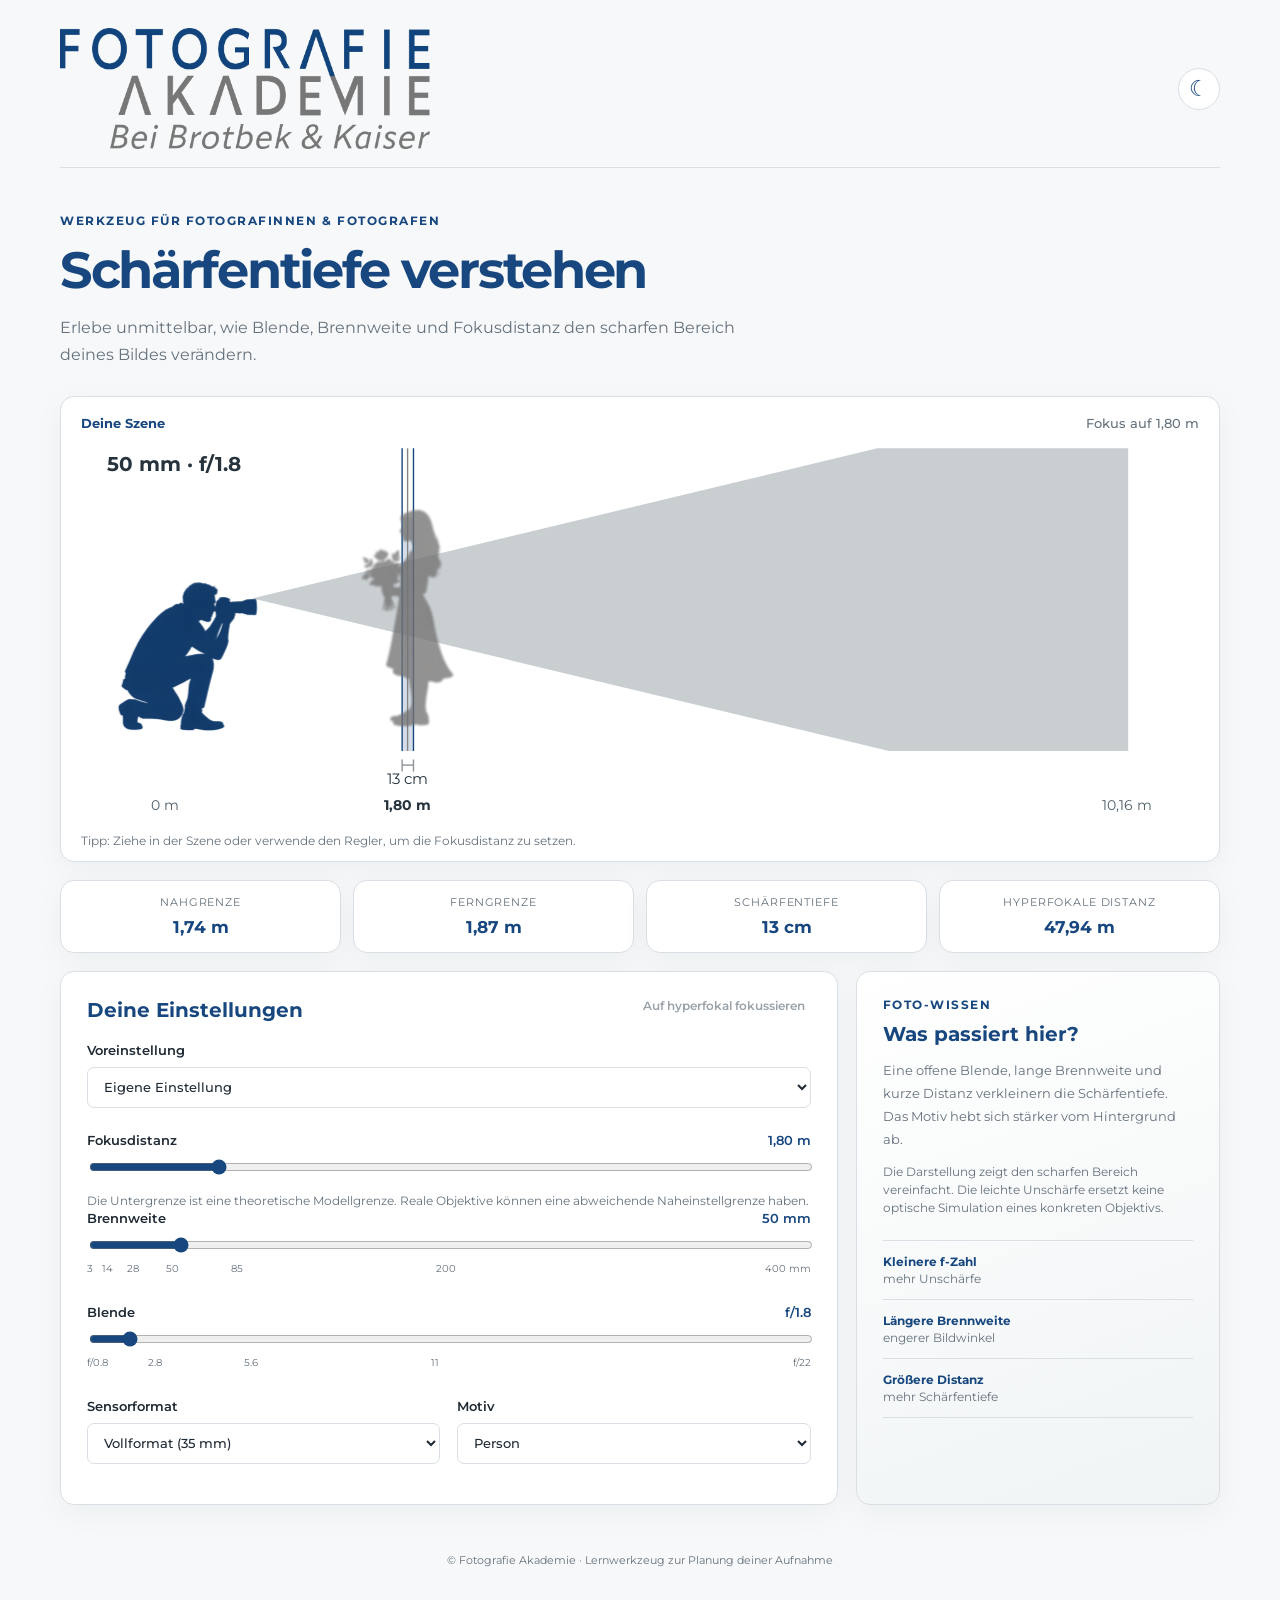
==== commit 79b5b23a: "Präzise Distanzanzeige und robuste Mobilansicht veröffentlichen" ====
--- a/index.html
+++ b/index.html
@@ -8,7 +8,7 @@
     <link rel="preconnect" href="https://fonts.googleapis.com" />
     <link rel="preconnect" href="https://fonts.gstatic.com" crossorigin />
     <link href="https://fonts.googleapis.com/css2?family=Montserrat:ital,wght@0,400;0,500;0,600;0,700;1,400&amp;display=swap" rel="stylesheet" />
-    <link rel="stylesheet" href="styles.css?v=20260919-5" />
+    <link rel="stylesheet" href="styles.css?v=20260919-6" />
   </head>
   <body>
     <main class="app-shell">
@@ -55,7 +55,7 @@
           <label class="field select-field"><span>Voreinstellung</span>
             <select id="preset"><option value="custom">Eigene Einstellung</option><option value="portrait">Porträt · 85 mm · f/1.8</option><option value="street">Reportage · 35 mm · f/4</option><option value="landscape">Landschaft · 24 mm · f/8</option><option value="macro">Nahaufnahme · 100 mm · f/4</option></select>
           </label>
-          <label class="field"><span>Fokusdistanz <output id="distance-output"></output></span><input id="distance" aria-label="Fokusdistanz" type="range" min="0.05" max="10.16" step="0.0001" value="1.8" /></label>
+          <label class="field"><span>Fokusdistanz <output id="distance-output"></output></span><input id="distance" aria-label="Fokusdistanz" type="range" min="0.05" max="10.16" step="0.0001" value="1.8" /></label><p class="hint model-limit">Die Untergrenze ist eine theoretische Modellgrenze. Reale Objektive können eine abweichende Naheinstellgrenze haben.</p>
           <label class="field"><span>Brennweite <output id="focal-output"></output></span><input id="focal" type="range" min="3" max="400" step="1" value="50" /><div class="ticks proportional focal-ticks"><span style="--p:0%">3</span><span style="--p:2.8%">14</span><span style="--p:6.3%">28</span><span style="--p:11.8%">50</span><span style="--p:20.7%">85</span><span style="--p:49.6%">200</span><span style="--p:100%">400 mm</span></div></label>
           <label class="field"><span>Blende <output id="aperture-output"></output></span><input id="aperture" type="range" min="0.8" max="22" step="0.1" value="1.8" /><div class="ticks proportional aperture-ticks"><span style="--p:0%">f/0.8</span><span style="--p:2.8%">1.4</span><span style="--p:9.4%">2.8</span><span style="--p:22.6%">5.6</span><span style="--p:48.1%">11</span><span style="--p:100%">f/22</span></div></label>
           <div class="two-cols">
@@ -67,8 +67,9 @@
 
         <aside class="learn-card"><p class="eyebrow">Foto-Wissen</p><h2>Was passiert hier?</h2><p>Eine offene Blende, lange Brennweite und kurze Distanz verkleinern die Schärfentiefe. Das Motiv hebt sich stärker vom Hintergrund ab.</p><p class="visual-note">Die Darstellung zeigt den scharfen Bereich vereinfacht. Die leichte Unschärfe ersetzt keine optische Simulation eines konkreten Objektivs.</p><dl><div><dt>Kleinere f-Zahl</dt><dd>mehr Unschärfe</dd></div><div><dt>Längere Brennweite</dt><dd>engerer Bildwinkel</dd></div><div><dt>Größere Distanz</dt><dd>mehr Schärfentiefe</dd></div></dl></aside>
       </section>
+      <p id="result-status" class="sr-only" role="status" aria-live="polite" aria-atomic="true"></p>
       <footer>© Fotografie Akademie · Lernwerkzeug zur Planung deiner Aufnahme</footer>
     </main>
-    <script src="app.js?v=20260919-2"></script>
+    <script src="app.js?v=20260919-3"></script>
   </body>
 </html>
--- a/styles.css
+++ b/styles.css
@@ -7,5 +7,5 @@
 .scene{height:auto;background:#fff}.scene-svg{display:block;width:100%;height:auto;min-height:0;cursor:ew-resize;touch-action:none}.scene-svg [hidden]{display:none!important}.scene-subject{transition:transform .16s linear}.scene-svg #focus-cone,.scene-svg #near-line,.scene-svg #far-line,.scene-svg #near-text,.scene-svg #far-text{transition:all .16s linear}@media(prefers-reduced-motion:reduce){.scene-svg *{transition:none!important}}@media(max-width:720px){.scene{height:auto}}
 .text-button:disabled{color:var(--muted);cursor:not-allowed;text-decoration:none;opacity:.65}
 .scene-bg{fill:#fff}.scene-svg #lens-readout,.scene-svg #near-text,.scene-svg #far-text,.scene-svg #far-outside-text,.scene-svg #dof-label,.scene-svg #focus-label{fill:#26333d}.scene-svg #fov-cone{fill:#c9ced1}.scene-svg #focus-cone{fill:var(--fa-blue);fill-opacity:.18}.scene-svg #near-line,.scene-svg #far-line{stroke:var(--fa-blue);stroke-width:1.5}.scene-svg #focus-line{stroke:var(--fa-gray);stroke-width:1.5}.ticks.proportional{position:relative;height:18px;display:block}.ticks.proportional span{position:absolute;left:var(--p);transform:translateX(-50%);white-space:nowrap}.ticks.proportional span:first-child{transform:none}.ticks.proportional span:last-child{transform:translateX(-100%)}body.dark .scene-bg{fill:#1a2731}body.dark .scene-svg #lens-readout,body.dark .scene-svg #near-text,body.dark .scene-svg #far-text,body.dark .scene-svg #far-outside-text,body.dark .scene-svg #dof-label,body.dark .scene-svg #focus-label{fill:#edf2f5}body.dark .scene-svg #fov-cone{fill:#52606a}body.dark .scene{background:#1a2731}
-.scene-svg #subject-person,.scene-svg #subject-dog,.scene-svg #subject-object{filter:blur(1.1px);opacity:.78}.visual-note{font-size:.72rem!important;line-height:1.55!important;color:var(--muted);margin-top:14px!important}
-@media(max-width:460px){.ticks.proportional{font-size:.58rem}.focal-ticks span:nth-child(2),.focal-ticks span:nth-child(3),.aperture-ticks span:nth-child(2),.aperture-ticks span:nth-child(3){display:none}}
+.aperture-ticks span:nth-child(2){display:none}.scene-svg #subject-person,.scene-svg #subject-dog,.scene-svg #subject-object{filter:blur(1.1px);opacity:.78}.visual-note{font-size:.72rem!important;line-height:1.55!important;color:var(--muted);margin-top:14px!important}
+@media(max-width:460px){.ticks.proportional{font-size:.58rem}.focal-ticks span:nth-child(2),.focal-ticks span:nth-child(3),.aperture-ticks span:nth-child(3){display:none}}
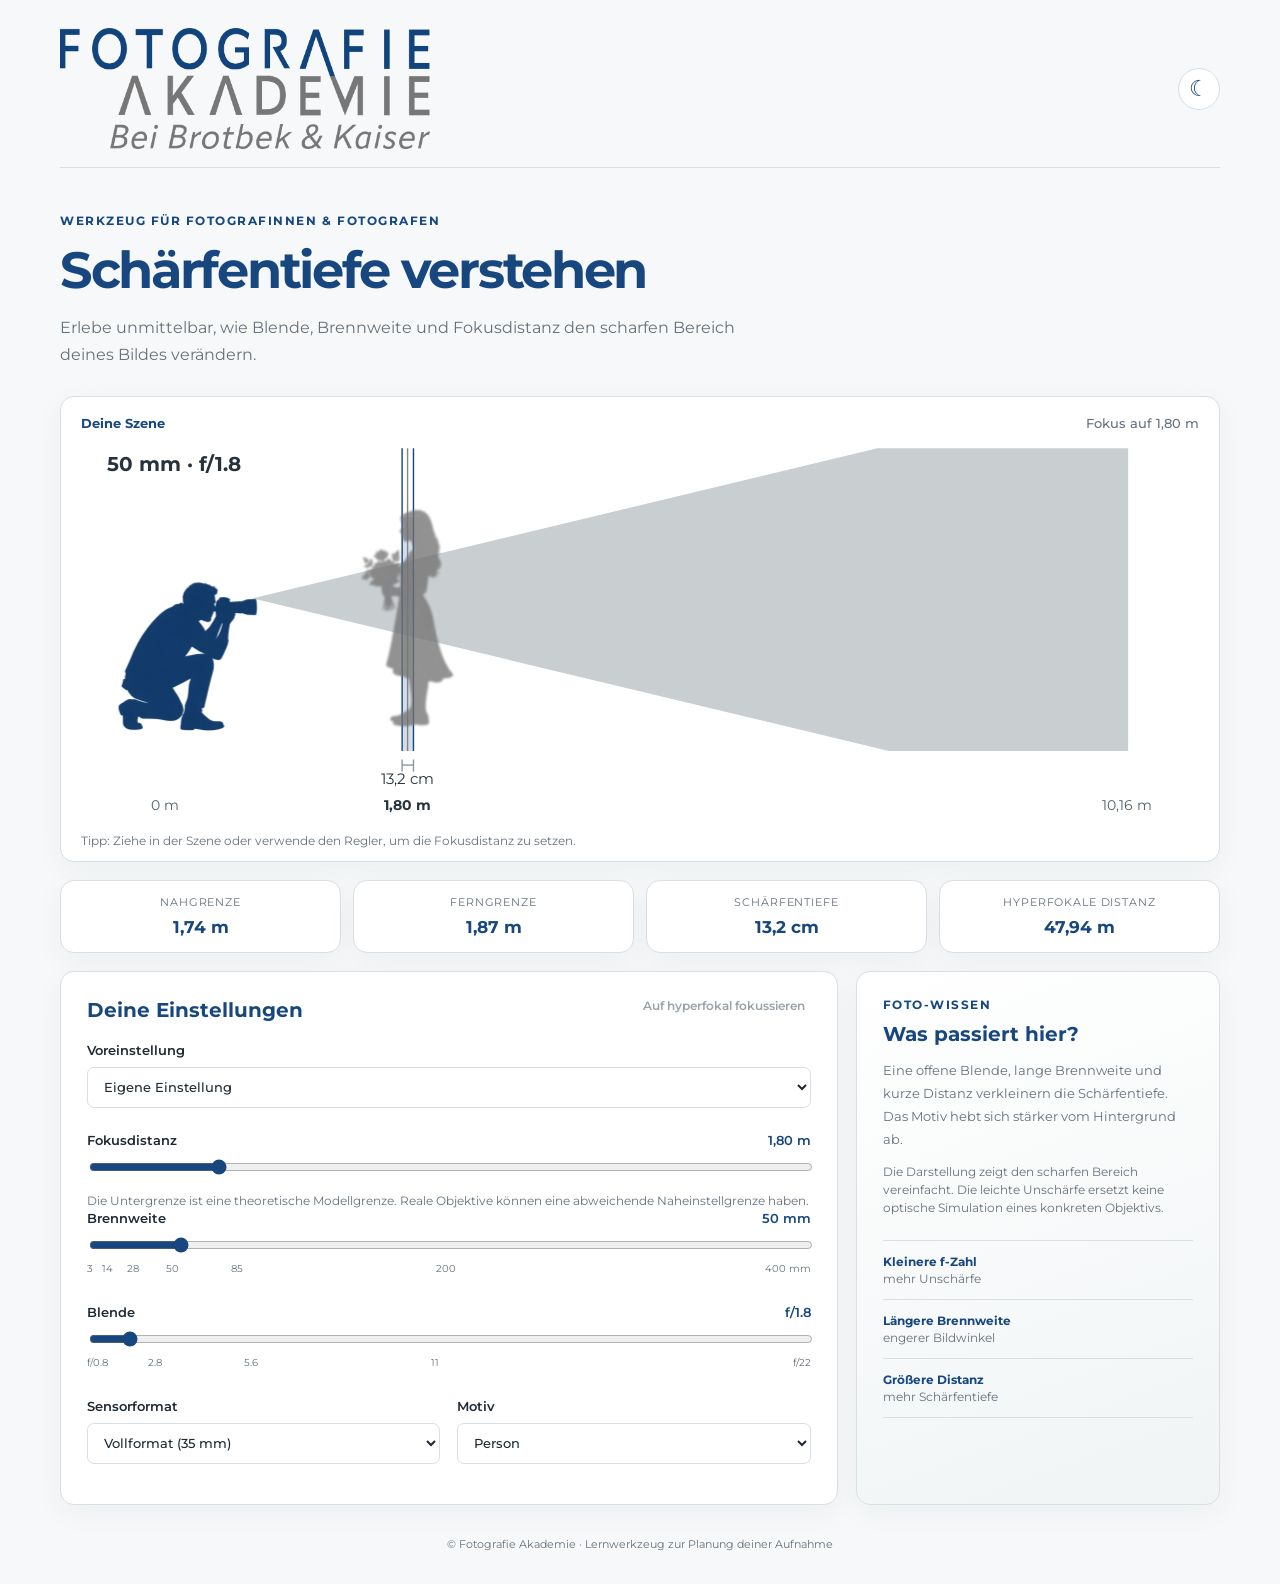
==== commit 961a4674: "Fix: Live-Ankündigung nur einmal ausgeben" ====
--- a/index.html
+++ b/index.html
@@ -41,7 +41,7 @@
         <p class="scene-tip">Tipp: Ziehe in der Szene oder verwende den Regler, um die Fokusdistanz zu setzen.</p>
       </section>
 
-      <section class="stats" aria-label="Berechnete Werte" aria-live="polite" aria-atomic="true">
+      <section class="stats" aria-label="Berechnete Werte">
         <article><span>Nahgrenze</span><strong id="near-value">–</strong></article>
         <article><span>Ferngrenze</span><strong id="far-value">–</strong></article>
         <article><span>Schärfentiefe</span><strong id="dof-value">–</strong></article>
@@ -70,6 +70,6 @@
       <p id="result-status" class="sr-only" role="status" aria-live="polite" aria-atomic="true"></p>
       <footer>© Fotografie Akademie · Lernwerkzeug zur Planung deiner Aufnahme</footer>
     </main>
-    <script src="app.js?v=20260919-3"></script>
+    <script src="app.js?v=20260919-4"></script>
   </body>
 </html>
--- a/styles.css
+++ b/styles.css
@@ -1,11 +1,12 @@
 :root{--fa-blue:#17477e;--fa-gray:#858585;--ink:#1f2933;--muted:#65717c;--line:#d9dfe4;--paper:#f6f8f9;--card:#fff;--focus:rgba(23,71,126,.22);font-family:Montserrat,Arial,sans-serif;color:var(--ink);background:var(--paper)}
 *{box-sizing:border-box}body{margin:0;padding:28px 18px;background:var(--paper)}.app-shell{max-width:1160px;margin:auto}.site-header{display:flex;align-items:center;justify-content:space-between;border-bottom:1px solid var(--line);padding-bottom:18px}.brand-logo{width:min(370px,75vw);height:auto;display:block}.icon-button{border:1px solid var(--line);border-radius:50%;background:var(--card);color:var(--fa-blue);width:42px;height:42px;font-size:22px;cursor:pointer}.intro{max-width:720px;padding:46px 0 27px}.eyebrow{font-size:.73rem;text-transform:uppercase;letter-spacing:.13em;color:var(--fa-blue);font-weight:700;margin:0 0 10px}.intro h1{font-size:clamp(2rem,4vw,3.45rem);letter-spacing:-.045em;margin:0 0 13px;color:var(--fa-blue)}.intro p:not(.eyebrow){line-height:1.7;color:var(--muted);margin:0}.scene-card,.controls-card,.learn-card,.stats article{background:var(--card);border:1px solid var(--line);border-radius:14px;box-shadow:0 8px 30px rgba(18,49,74,.045)}.scene-card{padding:19px 20px 13px}.scene-head{display:flex;justify-content:space-between;font-size:.8rem;font-weight:700;color:var(--fa-blue);margin-bottom:8px}.scene-head span:last-child{color:var(--muted);font-weight:500}.scene{height:270px;overflow:hidden;position:relative;border-radius:9px;background:linear-gradient(#dce8ee 0%,#eaf0ef 55%,#c8d4bd 56%,#bdcbaa 100%)}.horizon{position:absolute;left:0;right:0;top:55%;border-top:2px solid rgba(255,255,255,.7)}.mountains{position:absolute;top:26%;height:80px;width:47%;opacity:.3;background:var(--fa-blue);clip-path:polygon(0 100%,13% 59%,28% 76%,48% 0,65% 68%,81% 35%,100% 100%)}.mountains-right{right:0;transform:scaleX(-1)}.mountains-left{left:0}.focus-zone{position:absolute;top:0;bottom:0;left:17%;width:22%;background:var(--focus);border-left:2px solid rgba(23,71,126,.55);border-right:2px solid rgba(23,71,126,.55);transition:left .14s,width .14s}.camera{position:absolute;left:4%;top:43%;color:var(--fa-blue);font-size:50px;line-height:.5;text-align:center}.camera small,.subject small{display:block;font-size:10px;font-weight:700;margin-top:14px;color:var(--ink)}.subject{position:absolute;top:27%;left:31%;width:32px;height:116px;transition:left .14s}.subject .head{position:absolute;background:var(--fa-gray);border-radius:50%;width:24px;height:24px;left:4px}.subject .body{position:absolute;background:var(--fa-gray);width:28px;height:73px;top:30px;left:2px;border-radius:14px 14px 5px 5px}.subject.dog .head{width:34px;height:22px;border-radius:60% 70% 45% 45%;top:43px;left:0}.subject.dog .body{width:58px;height:30px;top:56px;left:-14px;border-radius:50% 45% 12px 12px}.subject.object .head{display:none}.subject.object .body{width:52px;height:52px;top:42px;left:-9px;border-radius:5px;background:var(--fa-blue)}.range-marker{position:absolute;top:0;bottom:0;border-left:1px dashed var(--fa-blue);opacity:.7;transition:left .14s}.range-marker span{position:absolute;width:7px;height:7px;border-radius:50%;background:var(--fa-blue);left:-4px;top:54%}.range-marker small{position:absolute;top:8px;left:5px;white-space:nowrap;font-size:9px;color:var(--fa-blue)}.far small{top:27px}.distance-line{position:absolute;left:4%;right:5%;bottom:14px;display:flex;justify-content:space-between;color:#45535d;font-size:10px}.scene-tip{font-size:.75rem;color:var(--muted);margin:12px 0 0}.stats{display:grid;grid-template-columns:repeat(4,1fr);gap:12px;margin:18px 0}.stats article{text-align:center;padding:15px 8px}.stats span{font-size:.67rem;color:var(--muted);display:block;text-transform:uppercase;letter-spacing:.08em}.stats strong{font-size:1.08rem;color:var(--fa-blue);display:block;margin-top:7px}.tool-layout{display:grid;grid-template-columns:minmax(0,1.6fr) minmax(240px,.75fr);gap:18px}.controls-card,.learn-card{padding:26px}.controls-title{display:flex;align-items:start;justify-content:space-between;gap:12px;margin-bottom:20px}.controls-card h2,.learn-card h2{font-size:1.25rem;margin:0;color:var(--fa-blue)}.text-button{border:0;background:transparent;color:var(--fa-blue);font:600 .72rem Montserrat;cursor:pointer;text-decoration:underline;text-underline-offset:3px;text-align:right}.field{display:block;margin:0 0 24px}.field>span{display:flex;justify-content:space-between;font-size:.83rem;font-weight:600;margin-bottom:9px}.field output{color:var(--fa-blue)}input[type=range]{accent-color:var(--fa-blue);width:100%;cursor:pointer}.ticks{display:flex;justify-content:space-between;color:var(--muted);font-size:.62rem;margin-top:5px}.select-field select{width:100%;padding:11px 34px 11px 12px;border:1px solid var(--line);border-radius:7px;background:var(--card);font:500 .8rem Montserrat;color:var(--ink)}.two-cols{display:grid;grid-template-columns:1fr 1fr;gap:17px}.hint,.warning{margin:-10px 0 0;font-size:.72rem;line-height:1.5}.hint{color:var(--muted)}.warning{color:#9c5f00}.learn-card{background:linear-gradient(160deg,#fff 0%,#f0f4f5 100%)}.learn-card>p:not(.eyebrow){font-size:.84rem;line-height:1.7;color:var(--muted)}dl{margin:22px 0 0;border-top:1px solid var(--line)}dl div{padding:13px 0;border-bottom:1px solid var(--line)}dt{font-weight:700;font-size:.78rem;color:var(--fa-blue)}dd{margin:3px 0 0;font-size:.74rem;color:var(--muted)}footer{text-align:center;color:var(--muted);font-size:.68rem;padding:32px 0 5px}
 body.dark{--fa-blue:#82c7ff;--ink:#ecf1f5;--muted:#c1cbd2;--line:#465766;--paper:#111b24;--card:#182632;--focus:rgba(130,199,255,.24)}body.dark .brand-logo{filter:brightness(0) invert(1);opacity:.92}body.dark .learn-card{background:linear-gradient(160deg,#1b2b37,#17232d)}body.dark .subject small,body.dark .camera small{color:var(--ink)}body.dark .select-field select{background:#182632;color:var(--ink)}
-@media(max-width:720px){body{padding:18px 12px}.intro{padding:32px 5px 21px}.stats{grid-template-columns:repeat(2,1fr)}.tool-layout{grid-template-columns:1fr}.scene{height:auto}.scene-card{padding:14px}.controls-card,.learn-card{padding:20px}.two-cols{grid-template-columns:1fr}.brand-logo{width:270px}.scene-head{font-size:.7rem}.camera{font-size:39px}.subject{top:24%}}
+@media(max-width:720px){body{padding:18px 12px}.intro{padding:32px 5px 21px}.stats{grid-template-columns:repeat(2,1fr)}.tool-layout{grid-template-columns:1fr}.scene{height:auto}.scene-card{padding:14px}.controls-card,.learn-card{padding:20px}.two-cols{grid-template-columns:1fr}.brand-logo{width:min(270px,calc(100% - 54px))}.scene-head{font-size:.7rem}.camera{font-size:39px}.subject{top:24%}}
 
 /* Interaktive FA-Szenenillustration */
 .scene{height:auto;background:#fff}.scene-svg{display:block;width:100%;height:auto;min-height:0;cursor:ew-resize;touch-action:none}.scene-svg [hidden]{display:none!important}.scene-subject{transition:transform .16s linear}.scene-svg #focus-cone,.scene-svg #near-line,.scene-svg #far-line,.scene-svg #near-text,.scene-svg #far-text{transition:all .16s linear}@media(prefers-reduced-motion:reduce){.scene-svg *{transition:none!important}}@media(max-width:720px){.scene{height:auto}}
 .text-button:disabled{color:var(--muted);cursor:not-allowed;text-decoration:none;opacity:.65}
+.sr-only{position:absolute;width:1px;height:1px;padding:0;margin:-1px;overflow:hidden;clip:rect(0,0,0,0);white-space:nowrap;border:0}
 .scene-bg{fill:#fff}.scene-svg #lens-readout,.scene-svg #near-text,.scene-svg #far-text,.scene-svg #far-outside-text,.scene-svg #dof-label,.scene-svg #focus-label{fill:#26333d}.scene-svg #fov-cone{fill:#c9ced1}.scene-svg #focus-cone{fill:var(--fa-blue);fill-opacity:.18}.scene-svg #near-line,.scene-svg #far-line{stroke:var(--fa-blue);stroke-width:1.5}.scene-svg #focus-line{stroke:var(--fa-gray);stroke-width:1.5}.ticks.proportional{position:relative;height:18px;display:block}.ticks.proportional span{position:absolute;left:var(--p);transform:translateX(-50%);white-space:nowrap}.ticks.proportional span:first-child{transform:none}.ticks.proportional span:last-child{transform:translateX(-100%)}body.dark .scene-bg{fill:#1a2731}body.dark .scene-svg #lens-readout,body.dark .scene-svg #near-text,body.dark .scene-svg #far-text,body.dark .scene-svg #far-outside-text,body.dark .scene-svg #dof-label,body.dark .scene-svg #focus-label{fill:#edf2f5}body.dark .scene-svg #fov-cone{fill:#52606a}body.dark .scene{background:#1a2731}
 .aperture-ticks span:nth-child(2){display:none}.scene-svg #subject-person,.scene-svg #subject-dog,.scene-svg #subject-object{filter:blur(1.1px);opacity:.78}.visual-note{font-size:.72rem!important;line-height:1.55!important;color:var(--muted);margin-top:14px!important}
 @media(max-width:460px){.ticks.proportional{font-size:.58rem}.focal-ticks span:nth-child(2),.focal-ticks span:nth-child(3),.aperture-ticks span:nth-child(3){display:none}}
